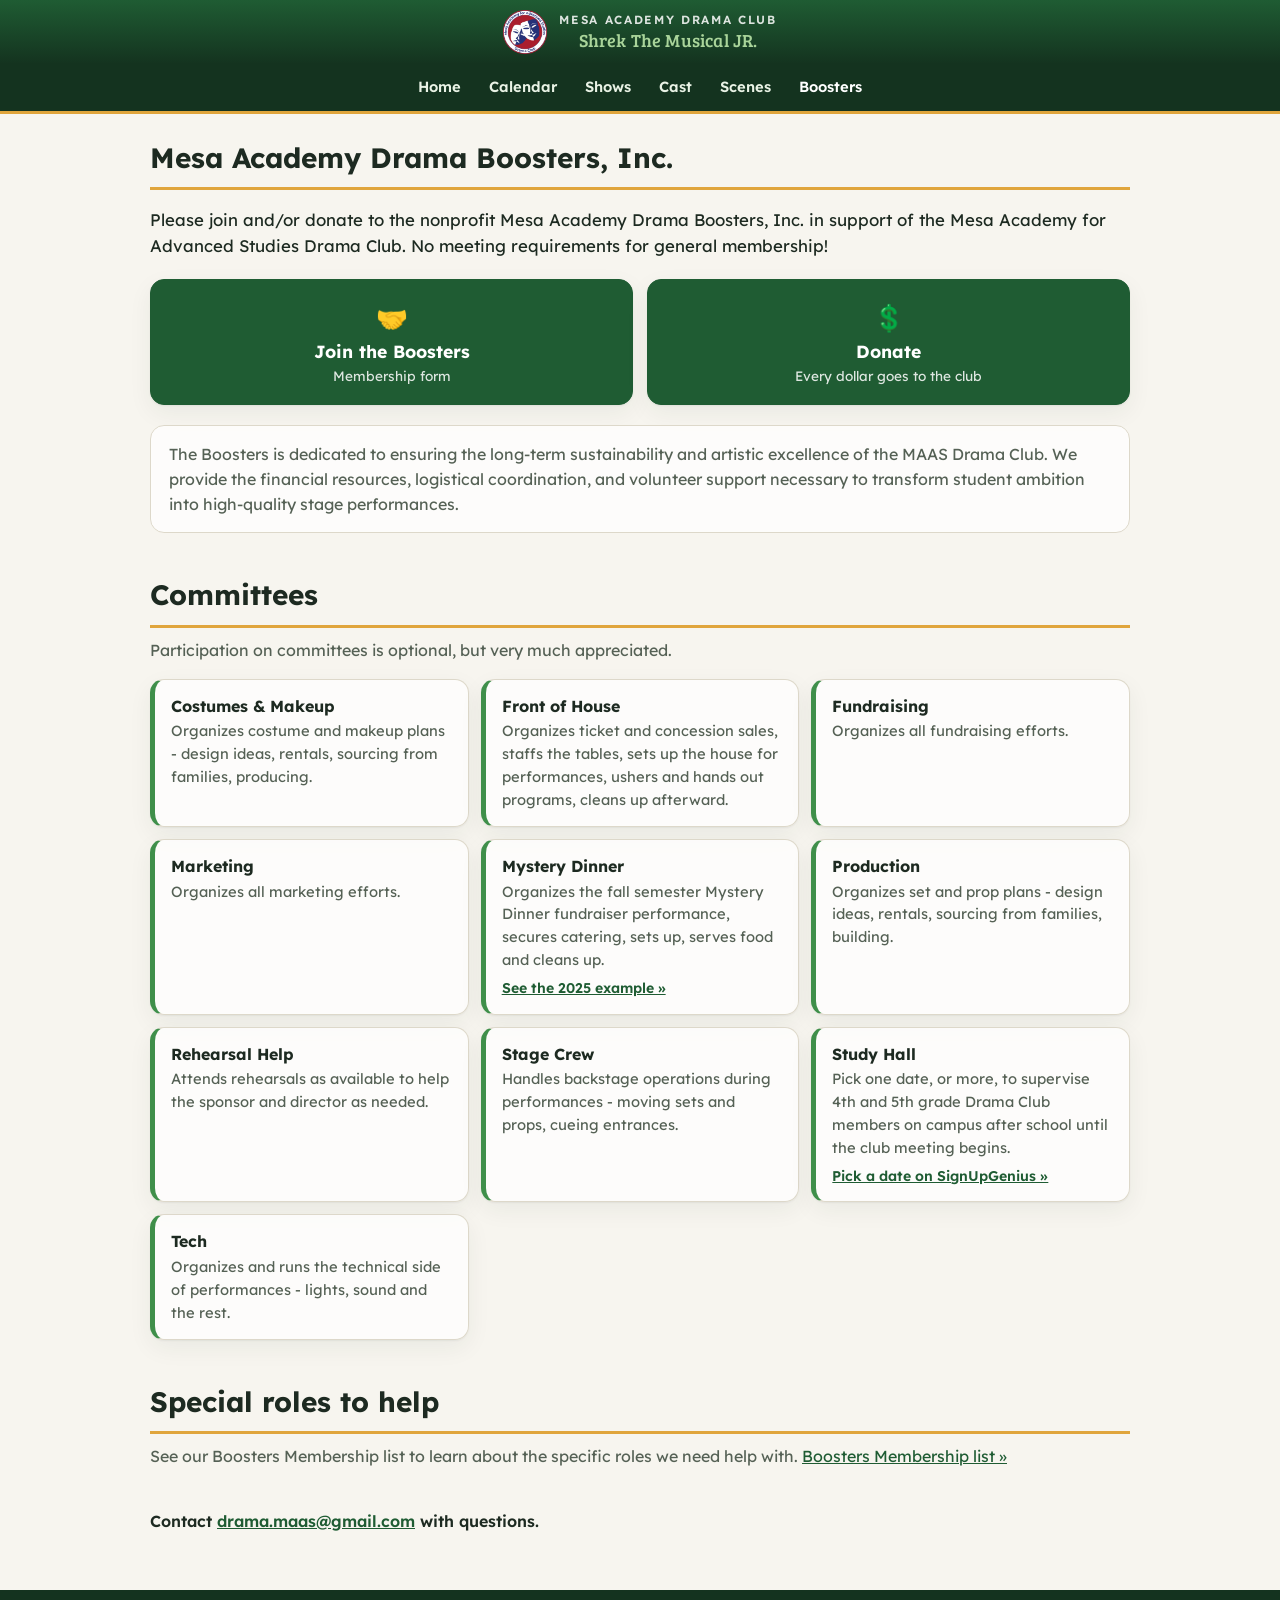
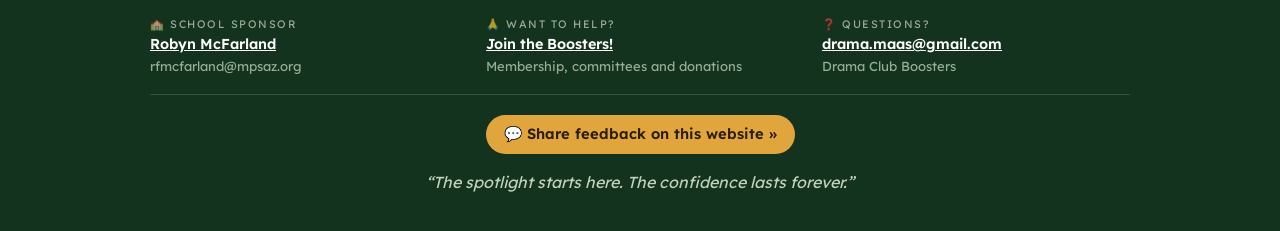
==== boosters.html @ c9f5df0e "One ticket panel, and let the character lead the cast list The red panel and the Tickets section wer" ====
<!DOCTYPE html>
<html lang="en">
<head>
<meta charset="utf-8">
<meta name="viewport" content="width=device-width, initial-scale=1">
<title>Boosters - Mesa Academy Drama Club</title>
<meta name="description" content="Join or donate to Mesa Academy Drama Boosters, Inc., and see the committees that keep the Drama Club running.">
<link rel="icon" href="assets/img/drama-club-logo.png">
<link rel="preconnect" href="https://fonts.googleapis.com">
<link rel="preconnect" href="https://fonts.gstatic.com" crossorigin>
<link href="https://fonts.googleapis.com/css2?family=Lexend:wght@400;600;700&family=Bree+Serif&display=swap" rel="stylesheet">
<link rel="stylesheet" href="assets/css/site.css?v=73">
</head>
<body>

<a class="skip" href="#main">Skip to content</a>

<header class="masthead is-compact">
  <a class="brand" href="index.html">
    <img class="logo-club" src="assets/img/drama-club-logo.png" alt="">
    <span class="brand-text">
      <span class="school" data-site="school">Mesa Academy Drama Club</span>
      <span class="show" data-site="showTitle">Shrek The Musical JR.</span>
    </span>
  </a>
</header>

<nav class="nav">
  <div class="wrap">
    <a href="index.html">Home</a>
    <a href="calendar.html">Calendar</a>
    <a href="performances.html">Shows</a>
    <a href="cast.html">Cast</a>
    <a href="scenes.html">Scenes</a>
    <a href="boosters.html" aria-current="page">Boosters</a>
  </div>
</nav>

<main id="main" class="wrap">
  <h1 class="sr-only">Join the Boosters</h1>
  <section id="boosters"></section>

</main>

<footer class="site">
  <div class="wrap">
    <div class="contact-strip" id="contacts"></div>
    <p id="footer-note"></p>
  </div>
</footer>

<script src="assets/js/site.js?v=73"></script>
</body>
</html>
---- assets/css/site.css ----
/* ==========================================================================
   Mesa Academy Drama Club - site styles
   You normally do not need to edit this file. Content lives in /data/*.json
   ========================================================================== */

:root {
  --green-900: #14331f;
  --green-700: #1f5c33;
  --green-500: #3f8f4a;
  --green-300: #8fc87a;
  --gold: #e0a53c;
  --gold-soft: #fdf1d8;
  --pink: #d4436e;
  --pink-soft: #fde7ee;
  --plum: #6b3f8f;
  --plum-soft: #efe6f7;

  --bg: #f7f5ef;
  --bg-raised: #ffffff;
  --bg-sunken: #efece3;
  --ink: #1d2a21;
  --ink-soft: #556155;
  --line: #ddd8ca;

  --radius: 14px;
  --shadow: 0 1px 2px rgba(20, 51, 31, .06), 0 8px 24px rgba(20, 51, 31, .06);
  --wrap: 1020px;
  --navh: 50px;   /* height of the sticky nav bar; sticky headers park below it */
  --art-inset: 28px;        /* how far the house is held in from the content column */
  --art-inset-wide: 60px;   /* the outhouse, Fiona's tower and the Duloc towers */
  --show-green: #a9d49a;   /* the show title in the slim header */
  --font: "Lexend", ui-sans-serif, system-ui, "Segoe UI", Roboto, Helvetica, Arial, sans-serif;

  color-scheme: light;
}

@media (prefers-color-scheme: dark) {
  :root:not([data-theme="light"]) {
    --bg: #12180f;
    --bg-raised: #1b2318;
    --bg-sunken: #161d14;
    --ink: #eef2e8;
    --ink-soft: #a9b5a4;
    --line: #2e3a2b;
    --pink-soft: #3a1b26;
    --gold-soft: #3a2f14;
    --plum-soft: #2c2038;
    --green-300: #9ed48c;
    color-scheme: dark;
  }
}

:root[data-theme="dark"] {
  --bg: #12180f;
  --bg-raised: #1b2318;
  --bg-sunken: #161d14;
  --ink: #eef2e8;
  --ink-soft: #a9b5a4;
  --line: #2e3a2b;
  --pink-soft: #3a1b26;
  --gold-soft: #3a2f14;
  --plum-soft: #2c2038;
  --green-300: #9ed48c;
  color-scheme: dark;
}

* { box-sizing: border-box; }

body {
  margin: 0;
  background: var(--bg);
  color: var(--ink);
  font-family: var(--font);
  font-size: 16px;
  line-height: 1.55;
  -webkit-font-smoothing: antialiased;
}

a { color: var(--green-700); }
@media (prefers-color-scheme: dark) {
  :root:not([data-theme="light"]) a { color: var(--green-300); }
}
:root[data-theme="dark"] a { color: var(--green-300); }

.wrap { width: 100%; max-width: var(--wrap); margin: 0 auto; padding: 0 20px; }

/* ---------- Banner ---------- */
.banner {
  background: var(--gold);
  color: #2a1d00;
  text-align: center;
  font-weight: 600;
  font-size: .95rem;
  padding: 10px 20px;
}

/* ---------- Header ---------- */
.masthead {
  background: linear-gradient(180deg, var(--green-700), var(--green-900));
  color: #fff;
  text-align: center;
  padding: 24px 20px 16px;
}
.masthead a { color: #fff; }
.masthead .school {
  font-size: clamp(1rem, 2.6vw, 1.3rem);
  letter-spacing: .14em;
  text-transform: uppercase;
  margin: 14px 0 2px;
  font-weight: 600;
}
.masthead .presents {
  font-size: .85rem; letter-spacing: .2em; text-transform: uppercase;
  opacity: .8; margin: 0 0 14px;
}
.masthead .season {
  font-size: .85rem; letter-spacing: .18em; text-transform: uppercase;
  opacity: .85; margin: 8px 0 0;
}
.masthead h1 {
  font-size: clamp(1.6rem, 5vw, 2.4rem);
  margin: 0;
  line-height: 1.15;
}
.logo-club { width: 120px; height: auto; }
.logo-show { width: min(420px, 80%); height: auto; margin: 6px auto 0; display: block; }

/* Every page but the home page wears a slim version of the header. */
.masthead.is-compact { padding: 10px 20px; }
.masthead.is-compact .brand {
  display: flex; align-items: center; justify-content: center; gap: 12px;
  text-decoration: none; color: #fff;
}
.masthead.is-compact .logo-club { width: 44px; }
.masthead.is-compact .brand-text { display: flex; flex-direction: column; line-height: 1.25; }
.masthead.is-compact .school {
  font-size: .74rem; letter-spacing: .14em; text-transform: uppercase;
  opacity: .85; margin: 0; font-weight: 600;
}
.masthead.is-compact .show {
  font-family: "Bree Serif", Georgia, serif;
  font-size: 1.15rem; font-weight: 400; letter-spacing: .01em;
  color: var(--show-green);
}
@media (max-width: 480px) {
  .masthead.is-compact .school { font-size: .62rem; letter-spacing: .1em; }
  .masthead.is-compact .show { font-size: 1.02rem; }
}

/* ---------- Nav ---------- */
.nav {
  background: var(--green-900);
  border-bottom: 3px solid var(--gold);
  position: sticky; top: 0; z-index: 30;
}
.nav .wrap {
  display: flex; gap: 2px; flex-wrap: nowrap; justify-content: safe center;
  padding: 0 8px; overflow-x: auto; scrollbar-width: none;
}
.nav .wrap::-webkit-scrollbar { display: none; }
.nav a {
  color: #e9f2e5; text-decoration: none; white-space: nowrap;
  padding: 12px 13px; font-size: .92rem; font-weight: 600;
  border-bottom: 3px solid transparent; margin-bottom: -3px;
}
@media (max-width: 480px) {
  .nav .wrap { gap: 0; padding: 0 4px; }
  .nav a { padding: 12px 7px; font-size: .82rem; }
}
@media (max-width: 760px) {
  :root { --art-inset: 14px; --art-inset-wide: 24px; }
}
.nav a:hover { color: #fff; border-bottom-color: var(--green-300); }
.nav a[aria-current="page"] { color: #fff; border-bottom-color: var(--gold); }

/* ---------- Contact strip ---------- */
/* Contacts sit quietly in the footer on every page. */
.contact-strip {
  display: grid; gap: 10px 28px; grid-template-columns: repeat(auto-fit, minmax(200px, 1fr));
  margin: 0 0 20px; padding-bottom: 18px;
  border-bottom: 1px solid rgba(255, 255, 255, .14);
  text-align: left;
}
.contact-card .label {
  font-size: .68rem; letter-spacing: .14em; text-transform: uppercase;
  opacity: .7; margin-bottom: 1px;
}
.contact-card .value { font-weight: 600; word-break: break-word; }
.contact-card .detail { opacity: .7; font-size: .82rem; word-break: break-word; }

/* ---------- Sections ---------- */
section { margin: 40px 0; scroll-margin-top: 70px; }
main > section:first-of-type, main > div:first-of-type > section:first-of-type { margin-top: 22px; }
main > div:first-of-type > .jump-bar { margin-top: 18px; }
h2 {
  font-size: clamp(1.3rem, 3.4vw, 1.75rem);
  margin: 0 0 6px;
  padding-bottom: 8px;
  border-bottom: 3px solid var(--gold);
}
h3 {
  font-size: .78rem; letter-spacing: .16em; text-transform: uppercase;
  color: var(--ink-soft); margin: 26px 0 10px;
}
.section-intro { color: var(--ink-soft); margin: 10px 0 0; }
p.lead { font-size: 1.05rem; }

/* ---------- Announcements ---------- */
.announce-grid {
  display: grid; gap: 14px; grid-template-columns: repeat(auto-fit, minmax(260px, 1fr));
  margin-top: 18px;
}
.announce {
  background: var(--bg-raised); border: 1px solid var(--line);
  border-left: 5px solid var(--green-500);
  border-radius: var(--radius); padding: 16px 18px; box-shadow: var(--shadow);
}
.announce .when {
  font-size: .72rem; letter-spacing: .14em; text-transform: uppercase;
  color: var(--pink); font-weight: 700;
}
.announce .title { font-weight: 700; font-size: 1.05rem; margin-top: 2px; }
.announce .detail { color: var(--ink-soft); font-size: .95rem; }
.announce .detail strong { color: var(--ink); font-variant-numeric: tabular-nums; }
.announce .more { display: inline-block; margin-top: 8px; font-size: .88rem; font-weight: 600; }
.announce.is-show { border-left-color: var(--pink); }
.announce.is-next { border-left-color: var(--gold); background: var(--gold-soft); }

/* ---------- Links ---------- */
.link-grid {
  display: grid; gap: 14px; grid-template-columns: repeat(auto-fit, minmax(280px, 1fr));
}
.link-card {
  display: block; text-decoration: none; color: inherit;
  background: var(--bg-raised); border: 1px solid var(--line);
  border-radius: var(--radius); padding: 16px 18px; box-shadow: var(--shadow);
  transition: transform .12s ease, border-color .12s ease;
}
.link-card:hover { transform: translateY(-2px); border-color: var(--green-500); }
.link-card .title { font-weight: 700; }
.link-card .title .arrow { color: var(--green-500); }
.link-card .note { color: var(--ink-soft); font-size: .9rem; margin-top: 2px; }

/* ---------- Calendar ---------- */
.jump-bar { margin: 20px 0 0; display: flex; flex-wrap: wrap; align-items: center; gap: 10px 14px; }
.cast-picker { display: inline-flex; align-items: center; gap: 8px; flex-wrap: wrap; }
.cast-picker-label { font-weight: 600; font-size: .9rem; }
.cast-picker select {
  font: inherit; font-size: .92rem; color: var(--ink);
  background: var(--bg-raised); border: 1px solid var(--line); border-radius: 999px;
  padding: 8px 14px; min-width: 210px; max-width: 100%;
}
.cast-picker select:focus-visible { outline: 3px solid var(--gold); outline-offset: 2px; }
.jump {
  font: inherit; font-size: .9rem; font-weight: 700; cursor: pointer;
  background: var(--gold); color: #2a1d00;
  border: 1px solid var(--gold); border-radius: 999px; padding: 9px 18px;
}
.jump:hover { filter: brightness(1.06); }
.jump:focus-visible { outline: 3px solid var(--green-500); outline-offset: 2px; }
details.month { margin: 26px 0 0; }
.month-label {
  position: sticky; top: var(--navh); z-index: 5;
  background: var(--bg); cursor: pointer; list-style: none;
  display: flex; align-items: baseline; gap: 10px;
  font-size: .8rem; letter-spacing: .18em; text-transform: uppercase;
  color: var(--ink-soft); font-weight: 700;
  padding: 8px 0 6px; border-bottom: 2px solid var(--line);
}
.month-label::-webkit-details-marker { display: none; }
.month-label::before {
  content: "\25be"; font-size: 1rem; line-height: 1;
  transition: transform .15s ease; color: var(--green-500);
}
details.month:not([open]) > .month-label::before { transform: rotate(-90deg); }
.month-label:hover { color: var(--ink); }
.month-label:focus-visible { outline: 3px solid var(--gold); outline-offset: 2px; }
.month-count {
  margin-left: auto; letter-spacing: .08em; font-weight: 600; text-transform: none;
  font-size: .78rem; opacity: .8;
}
details.month.is-done > .month-label { opacity: .65; }
.events { display: grid; gap: 10px; padding-top: 10px; }
/* An explicit display on a details child would otherwise defeat the collapse. */
details.month:not([open]) > .events { display: none; }

.event {
  /* Clears the sticky nav and the sticky month heading when jumped to. */
  scroll-margin-top: calc(var(--navh) + 46px);
  display: grid; grid-template-columns: 92px 1fr;
  background: var(--bg-raised); border: 1px solid var(--line);
  border-radius: var(--radius); overflow: hidden;
  box-shadow: var(--shadow);
}
.event .date {
  background: var(--bg-sunken); padding: 12px 8px; text-align: center;
  border-right: 1px solid var(--line);
  display: flex; flex-direction: column; justify-content: center;
}
.event .date .mon {
  font-size: .7rem; letter-spacing: .14em; text-transform: uppercase;
  color: var(--ink-soft); font-weight: 700;
}
.event .date .num { font-size: 1.6rem; font-weight: 700; line-height: 1.1; }
.event .date .wd {
  font-size: .7rem; letter-spacing: .1em; text-transform: uppercase; color: var(--ink-soft);
}
.event .body { padding: 12px 16px; min-width: 0; }
.event .head { display: flex; flex-wrap: wrap; align-items: baseline; gap: 8px; }
.event .head .title { font-weight: 700; font-size: 1.05rem; }
.event .event-link { font-size: .9rem; margin-top: 2px; }
/* Extra lines from the Title cell: quieter than the title, and plainer than the
   times and the bulleted notes below them. */
.event .subtitle {
  margin-top: 3px; font-size: .92rem; line-height: 1.35;
  color: var(--ink-soft); font-style: italic;
}
.event .subtitle + .subtitle { margin-top: 1px; }

.blocks {
  display: grid; grid-template-columns: max-content 1fr; gap: 2px 14px;
  margin-top: 8px;
}
.blocks .btime {
  font-weight: 600; font-variant-numeric: tabular-nums; white-space: nowrap;
  color: var(--ink);
}
.blocks .bwhat { color: var(--ink-soft); }

.notes { margin-top: 6px; font-size: .93rem; color: var(--ink-soft); }
.notes ul { margin: 2px 0 0; padding-left: 20px; }
.notes li + li { margin-top: 2px; }
.notes-time {
  margin-top: 8px; font-weight: 600; color: var(--ink);
  font-size: .85rem; font-variant-numeric: tabular-nums;
}
.cast-needed { margin-top: 8px; font-size: .9rem; color: var(--ink-soft); }
.cast-needed-label { margin-right: 8px; }
/* Loading placeholders: grey bars in the shape of the cards, with a soft
   shimmer, shown until the Google Sheet content arrives. */
.sk-bar {
  display: block; height: .8rem; max-width: 100%; margin: 8px 0 0; border-radius: 6px;
  background: linear-gradient(90deg, var(--bg-sunken) 0%, var(--line) 50%, var(--bg-sunken) 100%);
  background-size: 200% 100%; animation: sk-shimmer 1.4s ease-in-out infinite;
}
.sk-bar:first-child { margin-top: 0; }
.sk-bar.sk-small { height: .6rem; }
.sk-bar.sk-big { height: 1.5rem; margin: 6px auto; }
.sk-bar.sk-title { height: 1.05rem; margin-top: 6px; }
.sk-bar.sk-h2 { height: 1.6rem; margin: 26px 0 0; }
.sk-bar.sk-h3 { height: 1.1rem; margin: 26px 0 0; }
.sk-bar.sk-pill { height: 2.3rem; border-radius: 999px; margin: 0; }
.sk-bar.sk-grow { flex: 1 1 240px; }
.skeleton .event .date .sk-bar { margin-left: auto; margin-right: auto; }
.skeleton .events .event { min-height: 96px; }
.sk-rows { display: grid; gap: 8px; margin-top: 12px; }
.sk-row {
  display: flex; align-items: center; gap: 18px; padding: 14px 18px;
  background: var(--bg-raised); border: 1px solid var(--line); border-radius: var(--radius);
}
.sk-row .sk-bar { margin: 0; }
@keyframes sk-shimmer { from { background-position: 100% 0; } to { background-position: -100% 0; } }
@media (prefers-reduced-motion: reduce) { .sk-bar { animation: none; } }
@media (max-width: 560px) {
  .skeleton .event .date .sk-bar { margin: 0; }
  .skeleton .event .date .sk-big { height: 1.1rem; }
}

.backup-note {
  margin: 18px 0 0; padding: 10px 14px; border-radius: 10px;
  background: var(--gold-soft); border: 1px solid var(--gold); color: var(--ink); font-size: .9rem;
}
.cast-names { display: inline; }
/* Each name shows its role on hover, or on tap, since a tap focuses it. */
.cast-name {
  position: relative; display: inline-block; margin: 2px 4px 0 0;
  padding: 1px 8px; border-radius: 999px; cursor: help;
  background: var(--bg-sunken); border: 1px solid var(--line); color: var(--ink);
  font-size: .84rem; line-height: 1.5;
}
.cast-name:focus-visible { outline: 2px solid var(--gold); outline-offset: 1px; }
.cast-name[data-role]:hover::after,
.cast-name[data-role]:focus::after {
  content: attr(data-role);
  position: absolute; left: 50%; bottom: calc(100% + 6px); transform: translateX(-50%);
  z-index: 20; white-space: nowrap; pointer-events: none;
  background: var(--green-900); color: #fff; border-radius: 6px;
  padding: 4px 9px; font-size: .78rem; font-weight: 600;
  box-shadow: 0 4px 12px rgba(0, 0, 0, .25);
}
/* The student picked in "Show rehearsals for": a brighter ring so they can spot themselves. */
.cast-name.is-picked {
  border-color: var(--green-500); font-weight: 700;
  box-shadow: 0 0 0 2px color-mix(in srgb, var(--green-500) 45%, transparent);
}
.cast-name.is-unmatched { cursor: default; border-style: dashed; color: var(--ink-soft); font-style: italic; }
@media (max-width: 560px) {
  /* Centred labels would run off the edge of a narrow screen; start them at the name instead. */
  .cast-name[data-role]:hover::after,
  .cast-name[data-role]:focus::after {
    left: 0; transform: none; white-space: normal; width: max-content; max-width: 70vw;
  }
}
/* Cards clip their contents for the rounded corners; let a name's role label
   rise above the card edge instead of being cut off. */
.event:has(.cast-name:hover), .event:has(.cast-name:focus) { overflow: visible; z-index: 3; }
.cast-needed-label { font-weight: 600; color: var(--ink); }

/* Picking a name on the calendar: say whether they are called, and fade the
   rehearsals they can skip. */
.call-note {
  display: inline-block; margin-top: 6px;
  font-size: .8rem; font-weight: 700; border-radius: 999px; padding: 3px 12px;
}
/* The display above would otherwise beat the browser's rule for hidden elements,
   leaving the badge on screen after switching back to Everyone. */
.call-note[hidden] { display: none; }
.call-note.is-yes { background: var(--green-500); color: #fff; }
.call-note.is-no { background: var(--bg-sunken); color: var(--ink); border: 1px solid var(--line); }
.call-note.is-study { background: var(--gold-soft); color: var(--ink); border: 1px solid var(--gold); }
.call-note.is-unposted { background: transparent; color: var(--ink-soft); border: 1px dashed var(--line); }
.event.is-not-called { opacity: .45; }
.event.is-not-called .call-note { opacity: 1; }
.event.is-called { border-color: var(--green-500); }

.study {
  margin-top: 10px; padding-top: 8px;
  border-top: 1px dashed var(--line);
  font-size: .88rem; color: var(--ink-soft);
  display: flex; flex-wrap: wrap; align-items: center; gap: 8px;
}
.study-label { font-weight: 600; }
.study-name { color: var(--ink); }
/* A date still waiting for a parent: say so in pink, with a sign-up button beside it. */
.study-open { color: var(--pink); font-weight: 700; }
.study-link {
  text-decoration: none; font-weight: 700; font-size: .82rem;
  background: var(--green-500); color: #fff !important;
  border-radius: 999px; padding: 3px 12px;
}
.study-link:hover { background: var(--green-700); }
.study-note { flex-basis: 100%; }

.badge {
  display: inline-block; background: var(--pink); color: #fff;
  font-size: .66rem; letter-spacing: .12em; text-transform: uppercase;
  border-radius: 999px; padding: 3px 10px; font-weight: 700;
}
.badge.next { background: var(--gold); color: #2a1d00; }

.event.is-show { border-color: var(--pink); }
.event.is-show .date { background: var(--pink-soft); border-right-color: var(--pink); }
.event.is-past { opacity: .5; }
.event.is-next { border-color: var(--gold); box-shadow: 0 0 0 3px var(--gold-soft), var(--shadow); }

@media (max-width: 560px) {
  .event { grid-template-columns: 1fr; }
  .event .date {
    flex-direction: row; gap: 8px; align-items: baseline; justify-content: flex-start;
    text-align: left; padding: 8px 16px;
    border-right: none; border-bottom: 1px solid var(--line);
  }
  .event .date .num { font-size: 1.15rem; }
  .blocks { grid-template-columns: 1fr; gap: 0; }
  .blocks .bwhat { margin-bottom: 6px; }

}

/* ---------- Checklist ---------- */
.checklist { list-style: none; padding: 0; margin: 16px 0 0; }
.checklist li {
  background: var(--bg-raised); border: 1px solid var(--line);
  border-left: 5px solid var(--gold);
  border-radius: 10px; padding: 10px 14px; margin-bottom: 8px;
  color: var(--ink-soft); font-size: .95rem;
}

/* ---------- Cast page ---------- */

/* Wide screens: the banner hangs to the right of the proclamation.
   Phones: his initial goes behind the text instead, since a tall banner
   would push the reading column into a sliver. */
.cast-head {
  display: grid; grid-template-columns: 1fr auto; gap: 8px 28px;
  align-items: start; margin-bottom: 8px;
}
.cast-intro { position: relative; min-width: 0; }
.cast-intro p { position: relative; z-index: 1; }
.cast-intro p:first-of-type { margin-top: 0; }

.cast-banner {
  width: 132px; height: auto; align-self: start;
  filter: drop-shadow(0 6px 16px rgba(0, 0, 0, .25));
}

.cast-watermark { display: none; }
.cast-watermark svg {
  width: 100%; height: 100%; display: block;
}

@media (max-width: 760px) {
  .cast-head { display: block; }
  .cast-banner { display: none; }
  .cast-watermark {
    display: block; position: absolute; z-index: 0;
    top: 50%; left: 50%; transform: translate(-50%, -50%);
    height: 92%; width: auto; aspect-ratio: 338 / 773;
    color: var(--ink); opacity: .12; pointer-events: none;
  }
}
.legend { display: flex; flex-wrap: wrap; gap: 10px 18px; margin: 18px 0 4px; }
.legend-item { display: flex; align-items: center; gap: 8px; font-size: .85rem; color: var(--ink-soft); }

.track {
  display: inline-block; border-radius: 999px; padding: 2px 10px;
  font-size: .72rem; font-weight: 700; letter-spacing: .06em; white-space: nowrap;
  border: 1px solid transparent;
}
.track-castle { background: var(--plum-soft); color: var(--plum); border-color: var(--plum); }
.track-storybook { background: var(--pink-soft); color: var(--pink); border-color: var(--pink); }
.track-both { background: var(--bg-sunken); color: var(--ink-soft); border-color: var(--line); }
.track-tbd { background: var(--gold-soft); color: #8a6110; border-color: var(--gold); }
@media (prefers-color-scheme: dark) {
  :root:not([data-theme="light"]) .track-castle { color: #d4b6ef; }
  :root:not([data-theme="light"]) .track-storybook { color: #f7a5be; }
  :root:not([data-theme="light"]) .track-tbd { color: #e8c67e; }
}

.search-row { margin: 14px 0 10px; display: flex; gap: 10px; flex-wrap: wrap; align-items: center; }
.search-row input {
  flex: 1 1 240px; padding: 11px 14px; font: inherit;
  border: 1px solid var(--line); border-radius: 999px;
  background: var(--bg-raised); color: var(--ink);
}
.search-row .count { color: var(--ink-soft); font-size: .9rem; }
.filter-note { color: var(--ink-soft); font-size: .9rem; margin: 0 0 12px; }
.filters { display: flex; gap: 6px; flex-wrap: wrap; }
.filter {
  font: inherit; font-size: .85rem; font-weight: 600; cursor: pointer;
  background: var(--bg-raised); color: var(--ink);
  border: 1px solid var(--line); border-radius: 999px; padding: 8px 14px;
}
.filter:hover { border-color: var(--green-500); box-shadow: 0 0 0 3px var(--bg-sunken); }
.filter.is-on { background: var(--green-700); border-color: var(--green-700); color: #fff; }

/* Each track button wears its own colour: a ring on hover, filled once chosen. */
.filter-castle:hover { border-color: var(--plum); box-shadow: 0 0 0 3px var(--plum-soft); }
.filter-castle.is-on { background: var(--plum); border-color: var(--plum); color: #fff; }
.filter-storybook:hover { border-color: var(--pink); box-shadow: 0 0 0 3px var(--pink-soft); }
.filter-storybook.is-on { background: var(--pink); border-color: var(--pink); color: #fff; }

/* No overflow here: a scroll container would trap the sticky header inside the
   table instead of parking it under the navigation bar. */
.table-scroll { border: 1px solid var(--line); border-radius: var(--radius); }
/* Round off the table's own corners inside that border. overflow: clip trims the
   square cell backgrounds without creating a scroll container. */
@media (min-width: 761px) {
  .table-scroll { overflow: clip; }
}
/* Fixed column widths, so searching or filtering does not re-measure the columns
   and squeeze a role like "Storyteller 3" onto two lines. */
table.cast {
  width: 100%; border-collapse: separate; border-spacing: 0;
  background: var(--bg-raised); table-layout: fixed;
}
table.cast th:nth-child(1) { width: 13rem; }
table.cast th:nth-child(2) { width: 17rem; }
table.cast th:nth-child(3) { width: auto; }
table.cast th {
  position: sticky; top: var(--navh); z-index: 10;
  text-align: left; background: var(--green-700); color: #fff;
  font-size: .76rem; letter-spacing: .12em; text-transform: uppercase;
  padding: 11px 14px; white-space: nowrap;
  box-shadow: 0 2px 6px rgba(0, 0, 0, .25);
}
table.cast th:first-child { border-top-left-radius: var(--radius); }
table.cast th:last-child { border-top-right-radius: var(--radius); }
table.cast td { padding: 10px 14px; vertical-align: top; }
table.cast tbody.member > tr.first > td { border-top: 2px solid var(--line); }
table.cast tbody.member > tr.more > td { border-top: 1px dashed var(--line); }
table.cast td.actor {
  font-weight: 700; white-space: nowrap;
  border-right: 1px solid var(--line);
}
table.cast td.actor .actor-name { display: block; }
table.cast td.actor a.actor-name {
  color: inherit; text-decoration: underline dotted;
  text-decoration-color: var(--ink-soft); text-underline-offset: 3px;
}
table.cast td.actor a.actor-name:hover,
table.cast td.actor a.actor-name:focus-visible { color: var(--green-700); text-decoration: underline; }
:root[data-theme="dark"] table.cast td.actor a.actor-name:hover { color: var(--green-300); }
@media (prefers-color-scheme: dark) {
  :root:not([data-theme="light"]) table.cast td.actor a.actor-name:hover { color: var(--green-300); }
}
table.cast td.actor .actor-count {
  display: block; font-weight: 600; font-size: .72rem;
  letter-spacing: .08em; text-transform: uppercase; color: var(--ink-soft);
}
table.cast td.role { font-weight: 700; color: var(--green-700); }
@media (prefers-color-scheme: dark) {
  :root:not([data-theme="light"]) table.cast td.role { color: var(--green-300); }
}
:root[data-theme="dark"] table.cast td.role { color: var(--green-300); }
/* One line per role, with its track pill beside it. */
table.cast .role-line { display: flex; flex-wrap: wrap; align-items: center; gap: 4px 8px; }
table.cast .role-line + .role-line { margin-top: 8px; }

/* By role: a heading row per group of roles, and the role name leads each row. */
.cast-views { margin: 4px 0 12px; }
.table-scroll[hidden] { display: none; }
table.cast tbody.roster-group th {
  position: static; box-shadow: none; border-radius: 0;
  text-align: left; padding: 16px 14px 6px; font-size: .74rem; letter-spacing: .12em;
  text-transform: uppercase; color: var(--ink-soft); background: var(--bg);
}
table.cast tbody.roster-group[hidden] { display: none; }
table.cast.by-role td.role-title { font-size: 1.02rem; border-right: 1px solid var(--line); }
table.cast.by-role td.actors .actor-name { font-weight: 600; }
table.cast.by-role td.actors a.actor-name {
  color: inherit; text-decoration: underline dotted;
  text-decoration-color: var(--ink-soft); text-underline-offset: 3px;
}

/* Scenes & songs: a scene list per track that opens into the songs. */
table.cast td.scenes-cell { font-size: .93rem; }
.my-scenes-box + .my-scenes-box { margin-top: 8px; }
.my-scenes-box summary { cursor: pointer; color: var(--ink); }
.my-scenes-box summary .track { font-size: .68rem; vertical-align: 1px; }
.my-scenes-box summary .scene-nums { display: block; font-size: .8rem; color: var(--ink-soft); margin-top: 2px; }
ol.my-scenes { list-style: none; margin: 10px 0 0; padding: 0; display: grid; gap: 10px; }
ol.my-scenes > li { border-top: 1px dashed var(--line); padding-top: 8px; }
.my-scene-head { display: flex; flex-wrap: wrap; align-items: baseline; gap: 2px 10px; }
.my-scene-name { font-weight: 700; color: var(--ink); }
.my-scene-head small { color: var(--ink-soft); }

/* Meet the characters: one card per role. */
.cast-list-head { margin-top: 28px; }
.characters { margin-top: 36px; }
.characters h3 { margin: 22px 0 10px; }
.character-grid { display: grid; gap: 12px; grid-template-columns: repeat(auto-fill, minmax(260px, 1fr)); }
.character {
  background: var(--bg-raised); border: 1px solid var(--line); border-top: 4px solid var(--green-500);
  border-radius: var(--radius); padding: 14px 16px; box-shadow: var(--shadow);
}
.character-head { display: flex; align-items: center; gap: 10px; }
.character-icon {
  flex: none; width: 38px; height: 38px; border-radius: 50%;
  display: grid; place-items: center; font-size: 1.25rem; background: var(--bg-sunken);
}
.character-name { display: block; font-family: "Bree Serif", Georgia, serif; font-size: 1.12rem; line-height: 1.2; color: var(--green-700); }
:root[data-theme="dark"] .character-name { color: var(--green-300); }
@media (prefers-color-scheme: dark) { :root:not([data-theme="light"]) .character-name { color: var(--green-300); } }
.character-tags { display: flex; flex-wrap: wrap; gap: 6px 12px; margin-top: 6px; font-size: .85rem; font-weight: 600; }
.character-who { display: inline-flex; align-items: center; gap: 6px; white-space: nowrap; }
.character-who .track { font-size: .66rem; }
.character-who small { font-weight: 400; color: var(--ink-soft); font-size: .78rem; }
.character-desc strong { color: var(--ink); font-weight: 600; }
.character-desc { margin: 8px 0 0; color: var(--ink-soft); font-size: .93rem; }
table.cast tbody.member:nth-of-type(even) > tr > td {
  background: color-mix(in srgb, var(--bg-sunken) 55%, transparent);
}
/* Filtered-out people. The phone layout sets display on the group, which would
   otherwise beat the browser's own rule for hidden elements. */
table.cast tbody.member[hidden] { display: none; }

/* On a phone the table becomes one card per person: name across the top, then a
   line per role with its track pill, and the description underneath. Every cell
   border from the desktop table has to be cancelled here, or its stub shows up
   under an inline-block cell. */
@media (max-width: 760px) {
  .table-scroll { border: none; border-radius: 0; }
  table.cast { background: transparent; }
  table.cast, table.cast tbody, table.cast tr, table.cast td { display: block; width: 100%; }
  table.cast thead { display: none; }

  table.cast tbody.member {
    background: var(--bg-raised);
    border: 1px solid var(--line); border-radius: var(--radius);
    box-shadow: var(--shadow);
    padding: 14px 16px 16px; margin-bottom: 12px;
  }
  table.cast tbody.member:nth-of-type(even) > tr > td,
  table.cast tbody.member > tr > td { background: transparent; }

  /* No borders on any cell; the dividers below live on the rows instead. */
  table.cast tbody.member > tr > td,
  table.cast tbody.member > tr.first > td,
  table.cast tbody.member > tr.more > td {
    border: 0; padding: 0;
  }

  table.cast tbody.member > tr.more {
    margin-top: 14px; padding-top: 14px; border-top: 1px solid var(--line);
  }

  table.cast td.actor {
    white-space: normal; font-size: 1.2rem; font-weight: 700; line-height: 1.3;
    padding-bottom: 10px; margin-bottom: 12px;
    border-bottom: 2px solid var(--line);
  }
  table.cast td.actor .actor-count { display: none; }

  table.cast td.role { font-size: .95rem; font-weight: 700; letter-spacing: .02em; }
  table.cast tbody.roster-group { display: block; }
  table.cast tbody.roster-group th { display: block; padding: 14px 2px 6px; background: transparent; }
  table.cast.by-role tbody.member > tr.first > td.role-title {
    font-size: 1.2rem; line-height: 1.3; padding-bottom: 10px; margin-bottom: 12px;
    border-bottom: 2px solid var(--line);
  }
  table.cast tbody.member > tr.first > td.scenes-cell { margin-top: 12px; padding-top: 12px; border-top: 1px solid var(--line); }
}

.name-pills { list-style: none; display: flex; flex-wrap: wrap; gap: 8px; padding: 0; margin: 12px 0 0; }
.name-pills li {
  background: var(--bg-raised); border: 1px solid var(--line);
  border-radius: 999px; padding: 6px 14px; font-size: .92rem;
}

.note-box {
  background: var(--bg-raised); border: 1px solid var(--line);
  border-radius: var(--radius); padding: 16px 18px; margin-top: 16px;
  color: var(--ink-soft);
}
.note-box p { margin: 0 0 8px; }
.note-box p:last-child { margin-bottom: 0; }

/* ---------- Boosters page ---------- */
.cta-row { display: grid; gap: 14px; grid-template-columns: repeat(auto-fit, minmax(240px, 1fr)); margin: 20px 0; }
.cta {
  display: block; text-decoration: none; text-align: center;
  background: var(--green-700); color: #fff !important;
  border: 1px solid var(--green-700); border-radius: var(--radius);
  padding: 18px; box-shadow: var(--shadow);
  transition: transform .12s ease;
}
.cta:hover { transform: translateY(-2px); background: var(--green-500); }
.cta-icon { display: block; font-size: 1.6rem; }
.cta-label { display: block; font-weight: 700; font-size: 1.1rem; }
.cta-note { display: block; font-size: .85rem; opacity: .85; }
.cta.is-disabled {
  background: var(--bg-sunken); color: var(--ink-soft) !important;
  border: 1px dashed var(--line); box-shadow: none;
}

.committee-grid { display: grid; gap: 12px; grid-template-columns: repeat(auto-fit, minmax(270px, 1fr)); margin-top: 16px; }
.committee {
  background: var(--bg-raised); border: 1px solid var(--line);
  border-left: 5px solid var(--green-500);
  border-radius: var(--radius); padding: 14px 16px; box-shadow: var(--shadow);
}
.committee .title { font-weight: 700; }
.committee .note { color: var(--ink-soft); font-size: .92rem; margin-top: 2px; }
.committee-link { font-size: .88rem; font-weight: 600; margin-top: 6px; }
.closing-line { margin-top: 24px; font-weight: 600; }

/* ---------- Page artwork ---------- */
/* Each page carries a piece of scenery along its foot, sitting on the footer's
   green edge. Cards above it are slightly see-through so it reads behind them.
   Everything is held the same distance in from the window edge. */
main.has-art { position: relative; }
main.has-art > section, main.has-art > div { position: relative; z-index: 1; }
main.has-art + footer.site { margin-top: 0; padding-top: 46px; }

.page-art {
  position: absolute; z-index: 0; bottom: 0; right: var(--art-inset);
  height: auto; pointer-events: none; user-select: none;
}

/* Held back until the page has drawn, so the scenery does not flash near the
   top of a still-empty page and then drop into place. */
.page-art, .duloc, .citizens { opacity: 0; transition: opacity .35s ease; }
body.art-ready .page-art, body.art-ready .duloc, body.art-ready .citizens { opacity: 1; }
@media (prefers-reduced-motion: reduce) {
  .page-art, .duloc, .citizens { transition: none; }
}

/* Home: Shrek's house. Its foundation sits 10.86% up from the foot of the
   artwork, measured off the wall colour, so the image drops by a hair more. */
main.has-house { padding-bottom: 44px; }
.house { width: 440px; max-width: 48%; transform: translateY(11%); }

/* Calendar: the outhouse, aligned on the black shadow beneath it. */
main.has-outhouse { padding-bottom: 40px; }
.outhouse { right: var(--art-inset-wide); width: 210px; max-width: 34%; transform: translateY(2.8%); }

/* Shows: Fiona's tower, tall enough to reach the first show on a wide screen. */
main.has-tower { padding-bottom: 40px; }
/* Sized so the spire lands inside the first show card rather than above it. */
.fiona { right: var(--art-inset-wide); width: 128px; max-width: 26%; transform: translateY(0.4%); }

@media (max-width: 760px) {
  main.has-house { padding-bottom: 40px; }
  .house {
    right: auto; left: 50%; transform: translate(-50%, 11%);
    width: 100%; max-width: 460px;
  }
  .outhouse { width: 150px; max-width: 40%; }
  .fiona { width: 84px; max-width: 30%; }
}

/* Cast: the wall of Duloc. The middle is one merlon of wall repeated, and it
   runs only between the towers, which hide its cut ends. The band is a sibling
   of <main>, so it spans the window without the scrollbar arithmetic that 100vw
   drags in; a negative margin lifts it back over the foot of the page and a
   negative z-index keeps it behind the cards. */
main.has-castle { padding-bottom: 210px; }
/* Same centred column as the rest of the page, so the towers line up with the
   artwork on the other pages rather than with the window edge. */
.duloc {
  position: relative; z-index: -1;
  width: 100%; max-width: var(--wrap); height: 210px;
  margin: -210px auto 0;
  pointer-events: none; user-select: none;
}
.duloc + footer.site { margin-top: 0; padding-top: 20px; }
.duloc-wall {
  position: absolute; bottom: 0; height: 94px;
  left: var(--art-inset-wide); right: var(--art-inset-wide);
  background: url("../img/duloc-wall.png") repeat-x bottom left / auto 100%;
}
.duloc-tower { position: absolute; bottom: 0; height: 210px; width: auto; }
.duloc-tower.left { left: var(--art-inset-wide); }
/* The right tower's pennant overhangs its stonework by 11 of the artwork's
   pixels, so nudge it out to line the tower itself up with its twin. */
.duloc-tower.right { right: calc(var(--art-inset-wide) - 3px); }
.duloc-door {
  position: absolute; bottom: 0; left: 50%; transform: translateX(-50%); height: 74px;
}

@media (max-width: 760px) {
  main.has-castle { padding-bottom: 150px; }
  .duloc { height: 150px; margin-top: -150px; }
  .duloc-wall { height: 67px; }
  .duloc-tower { height: 150px; }
  .duloc-tower.right { right: calc(var(--art-inset-wide) - 2px); }
  .duloc-door { height: 53px; }
}

/* Scenes: a line of Duloc citizens from the show flyer, repeated across the
   window. Bob hair and red top alternates with pigtails and blue top, and the
   tile is eight wide so each of the flyer's four skin tones wears both. */
main.has-citizens { padding-bottom: 28px; }
.citizens {
  height: 110px; pointer-events: none; user-select: none;
  background: url("../img/duloc-citizens.svg") repeat-x center bottom / auto 100%;
}
.citizens + footer.site { margin-top: 0; padding-top: 20px; }
@media (max-width: 760px) {
  .citizens { height: 80px; }
}

/* Card surfaces are slightly see-through so the page artwork reads behind them. */
.link-card, .event, .announce, .committee, .note-box, .name-pills li {
  background: color-mix(in srgb, var(--bg-raised) 72%, transparent);
  backdrop-filter: blur(1.5px);
}
.link-card:hover { background: color-mix(in srgb, var(--bg-raised) 92%, transparent); }
.event.is-next { background: color-mix(in srgb, var(--bg-raised) 88%, transparent); }

/* ---------- Footer ---------- */
footer.site {
  margin-top: 56px; padding: 26px 0 36px;
  background: var(--green-900); color: #cfe0c8; text-align: center; font-size: .9rem;
}
footer.site .wrap { text-align: center; }
#footer-note { font-style: italic; font-size: 1rem; opacity: .92; margin: 4px 0 0; }
.footer-feedback { margin: 0 0 16px; }
footer.site .footer-feedback a {
  display: inline-block; text-decoration: none; font-weight: 600; font-size: .92rem;
  color: #2a1d00; background: var(--gold); border-radius: 999px; padding: 8px 18px;
}
footer.site .footer-feedback a:hover { filter: brightness(1.07); }
footer.site .footer-feedback a:focus-visible { outline: 3px solid #fff; outline-offset: 2px; }
footer.site a, footer.site .contact-card .value a { color: #fff; }
footer.site a { color: #fff; }

/* ---------- Utility ---------- */
.loading, .error {
  padding: 18px; border-radius: var(--radius); border: 1px dashed var(--line);
  color: var(--ink-soft); text-align: center;
}
.error { border-color: var(--pink); color: var(--pink); }
.sr-only {
  position: absolute; width: 1px; height: 1px; overflow: hidden;
  clip: rect(0 0 0 0); clip-path: inset(50%); white-space: nowrap;
}
.skip { position: absolute; left: -9999px; }
.skip:focus {
  left: 8px; top: 8px; position: fixed; z-index: 99;
  background: #fff; color: #000; padding: 10px 14px; border-radius: 8px;
}

/* ---------- scenes page ---------- */

.scene-head h2 { margin: 0 0 4px; }
.scene-tabs { margin: 14px 0 10px; }
.scene-tracks { margin: 0 0 12px; }
.scene-panel[hidden] { display: none; }

/* grid: the scene names run up the columns so 30-odd of them fit across */
/* The grid scrolls inside its own box, no taller than the window, so the scene
   names across the top stay in view however far down the cast you go. */
.grid-scroll {
  overflow: auto; max-height: calc(100vh - var(--navh) - 24px); max-height: calc(100dvh - var(--navh) - 24px);
  border: 1px solid var(--line); border-radius: var(--radius); background: var(--bg-raised);
}
table.scene-grid { border-collapse: separate; border-spacing: 0; font-size: .85rem; width: 100%; }
table.scene-grid th, table.scene-grid td { padding: 0; }
table.scene-grid thead th { position: sticky; top: 0; z-index: 2; background: var(--bg-raised); border-bottom: 1px solid var(--line); vertical-align: bottom; }
table.scene-grid th.corner {
  left: 0; z-index: 3; text-align: left; padding: 10px 12px; white-space: nowrap;
  font-size: .72rem; letter-spacing: .1em; text-transform: uppercase; color: var(--ink-soft);
}
table.scene-grid th.scene-col { width: auto; min-width: 30px; font-weight: 500; }
table.scene-grid th.scene-col span {
  writing-mode: vertical-rl; transform: rotate(180deg); white-space: nowrap;
  padding: 10px 7px; max-height: 160px; overflow: hidden; text-overflow: ellipsis;
}
table.scene-grid th.corner, table.scene-grid tbody th.who { width: 190px; }
/* A scene with a song: a note under its name and a gold tint. */
table.scene-grid th.has-song { background: color-mix(in srgb, var(--gold-soft) 70%, var(--bg-raised)); }
table.scene-grid th .song-mark { display: block; padding: 0 0 6px; color: var(--gold); font-size: .95rem; line-height: 1; }

table.scene-grid tbody th.who {
  position: sticky; left: 0; z-index: 1; background: var(--bg-raised); text-align: left;
  border-right: 1px solid var(--line); padding: 3px 12px; white-space: nowrap; font-weight: 600;
}
table.scene-grid tbody th.who small { display: block; font-weight: 400; color: var(--ink-soft); font-size: .72rem; }
.who-link { font: inherit; font-weight: 600; color: var(--green-700); background: none; border: 0; padding: 0; cursor: pointer; text-align: left; }
.who-link:hover { text-decoration: underline; }
:root[data-theme="dark"] .who-link { color: var(--green-300); }
@media (prefers-color-scheme: dark) { :root:not([data-theme="light"]) .who-link { color: var(--green-300); } }
table.scene-grid tr.group-row th {
  position: sticky; left: 0; background: var(--bg-raised); text-align: left; font-family: inherit;
  font-size: .8rem; letter-spacing: .08em; text-transform: uppercase; color: var(--ink-soft);
  padding: 14px 12px 4px;
}
table.scene-grid td.cell { border-bottom: 1px solid var(--bg-sunken); height: 26px; min-width: 30px; text-align: center; }
.cell-num { font-size: .72rem; font-weight: 700; font-variant-numeric: tabular-nums; }
table.scene-grid td.cell.on { background: var(--cos-bg); box-shadow: inset 0 0 0 1px var(--cos-line); border-radius: 5px; }

/* one colour per costume, in the order a student first wears it */
.cos-1 { --cos-bg: var(--bg-sunken); --cos-line: var(--ink-soft); }
.cos-2 { --cos-bg: #ffe2b8; --cos-line: #d98800; }
.cos-3 { --cos-bg: #ffd0cc; --cos-line: #d63a30; }
.cos-4 { --cos-bg: #d4f3c4; --cos-line: #3f9c22; }
.cos-5 { --cos-bg: #d6e4ff; --cos-line: #3d6fd6; }
.cos-6 { --cos-bg: #ecdcf7; --cos-line: #8a4fc0; }
@media (prefers-color-scheme: dark) {
  :root:not([data-theme="light"]) .cos-2 { --cos-bg: #4a3212; --cos-line: #ffae40; }
  :root:not([data-theme="light"]) .cos-3 { --cos-bg: #4d1a17; --cos-line: #ff6b61; }
  :root:not([data-theme="light"]) .cos-4 { --cos-bg: #1f4214; --cos-line: #6fe04a; }
  :root:not([data-theme="light"]) .cos-5 { --cos-bg: #1b2c4d; --cos-line: #7fa6ff; }
  :root:not([data-theme="light"]) .cos-6 { --cos-bg: #33204a; --cos-line: #c39af0; }
}
:root[data-theme="dark"] .cos-2 { --cos-bg: #4a3212; --cos-line: #ffae40; }
:root[data-theme="dark"] .cos-3 { --cos-bg: #4d1a17; --cos-line: #ff6b61; }
:root[data-theme="dark"] .cos-4 { --cos-bg: #1f4214; --cos-line: #6fe04a; }
:root[data-theme="dark"] .cos-5 { --cos-bg: #1b2c4d; --cos-line: #7fa6ff; }
:root[data-theme="dark"] .cos-6 { --cos-bg: #33204a; --cos-line: #c39af0; }

.cos {
  display: inline-block; background: var(--cos-bg); border: 1px solid var(--cos-line);
  border-radius: 7px; padding: 1px 8px; font-size: .8rem; font-weight: 600; white-space: nowrap;
}

/* student view */
.scene-picker {
  flex: 1 1 240px; padding: 11px 14px; font: inherit; color: var(--ink);
  border: 1px solid var(--line); border-radius: 999px; background: var(--bg-raised);
}
.student-out { display: grid; gap: 16px; }
/* Both tracks side by side once there is room; stacked on a narrow screen. */
@media (min-width: 900px) {
  .student-out { grid-template-columns: repeat(2, minmax(0, 1fr)); align-items: start; }
}
.track-card { background: var(--bg-raised); border: 1px solid var(--line); border-radius: var(--radius); padding: 16px 18px; box-shadow: var(--shadow); }
.track-card h3 { margin: 0; font-size: 1.25rem; }
.track-card-castle h3 { color: var(--plum); }
.track-card-storybook h3 { color: var(--pink); }
/* Same scenes on both tracks: one card, across the full width. */
.track-card-both { grid-column: 1 / -1; }
.track-card-both h3 { color: var(--green-700); }
:root[data-theme="dark"] .track-card-both h3 { color: var(--green-300); }
@media (prefers-color-scheme: dark) { :root:not([data-theme="light"]) .track-card-both h3 { color: var(--green-300); } }
.track-sub { color: var(--ink-soft); font-size: .9rem; margin: 2px 0 12px; }
.scene-run { list-style: none; margin: 0; padding: 0; display: grid; gap: 5px; }
.scene-run > li { display: grid; grid-template-columns: 30px minmax(0, 1fr); gap: 8px; align-items: start; }
.scene-run > li > :only-child { grid-column: 1 / -1; }
.run-num { color: var(--ink-soft); font-size: .85rem; text-align: right; padding-top: 7px; font-variant-numeric: tabular-nums; }
.run-on {
  border: 1px solid var(--cos-line, var(--line)); border-radius: 10px; padding: 7px 12px; display: flex;
  flex-wrap: wrap; gap: 4px 12px; align-items: center; justify-content: space-between;
  background: color-mix(in srgb, var(--cos-bg, transparent) 30%, var(--bg-raised));
  box-shadow: 0 0 0 2px color-mix(in srgb, var(--cos-line, var(--line)) 22%, transparent);
}
.run-on strong { font-size: 1.02rem; }
.run-on small { display: block; color: var(--ink-soft); }
.run-on ul.songs { flex-basis: 100%; }
/* The intermission, as a labelled line in a list of scenes. */
.break-line, .scene-run > li.run-break, .off-list > li.off-break {
  display: flex; align-items: center; gap: 10px; color: var(--ink-soft);
  font-size: .74rem; font-weight: 700; letter-spacing: .12em; text-transform: uppercase;
}
.break-line::before, .break-line::after,
.scene-run > li.run-break::before, .scene-run > li.run-break::after,
.off-list > li.off-break::before, .off-list > li.off-break::after {
  content: ""; flex: 1; border-top: 2px solid var(--gold);
}
.break-line { margin: 4px 0; }
.scene-run > li.run-break { margin: 6px 0; }
.run-change { background: var(--gold-soft); border-radius: 10px; padding: 6px 12px; font-size: .9rem; }
.run-change.is-quick { background: var(--pink-soft); }
.run-change.is-quick strong { color: var(--pink); }
.run-off { border: 1px dashed var(--line); border-radius: 10px; }
.run-off summary { cursor: pointer; padding: 6px 12px 6px 30px; position: relative; display: grid; gap: 1px; list-style: none; }
.run-off summary::-webkit-details-marker { display: none; }
.run-off summary::before { content: "▸"; position: absolute; left: 12px; top: 6px; color: var(--ink-soft); }
.run-off[open] summary::before { content: "▾"; }
.off-count { color: var(--ink-soft); font-size: .85rem; }
.off-cue { font-size: .9rem; }
.off-list { list-style: none; margin: 0; padding: 0 12px 8px 30px; display: grid; gap: 2px; font-size: .85rem; color: var(--ink-soft); }
.off-list li { display: grid; grid-template-columns: 26px minmax(0, 1fr); gap: 6px; }
.off-list li.is-cue { color: var(--ink); font-weight: 600; }
.off-list .run-num { padding-top: 0; }

/* The scene page is a wide table, so it gets the window rather than the reading
   column the other pages use. */
.wrap-wide { max-width: min(1760px, 100%); }
.wrap-wide .scene-head p, .wrap-wide .track-sub { max-width: 80ch; }

/* Phones get the scene list; a 33-column table only works on a big screen. */
.scene-cards { display: none; }
@media (max-width: 760px) {
  .grid-scroll { display: none; }
  .scene-cards { display: grid; gap: 8px; }
  .student-out .track-card { padding: 14px; }
}
.scene-card { background: var(--bg-raised); border: 1px solid var(--line); border-radius: var(--radius); }
.scene-card summary {
  cursor: pointer; padding: 10px 14px; display: flex; gap: 10px; align-items: baseline; list-style: none;
}
.scene-card summary::-webkit-details-marker { display: none; }
.scene-card .scene-no {
  flex: none; min-width: 26px; text-align: center; font-variant-numeric: tabular-nums;
  font-size: .8rem; font-weight: 700; color: var(--ink-soft);
}
.scene-card .scene-title small { display: block; color: var(--ink-soft); font-size: .82rem; font-weight: 400; }
.scene-card[open] summary { border-bottom: 1px solid var(--line); }
.scene-card-group {
  margin: 10px 14px 0; font-size: .72rem; letter-spacing: .1em; text-transform: uppercase; color: var(--ink-soft);
}
.scene-card-list { list-style: none; margin: 6px 0 0; padding: 0 14px 4px; display: grid; gap: 6px; }
.scene-card-list:last-child { padding-bottom: 12px; }
.scene-card-list li { display: flex; flex-wrap: wrap; gap: 4px 8px; align-items: baseline; }
.scene-card-list small { color: var(--ink-soft); }
.scene-card .filter-note { padding: 0 14px 12px; margin: 6px 0 0; }

/* Songs tab: each scene's songs, each with its two practice tracks. */
.song-scenes { display: grid; gap: 12px; margin-top: 12px; }
.song-scene {
  background: var(--bg-raised); border: 1px solid var(--line); border-left: 4px solid var(--green-500);
  border-radius: var(--radius); padding: 12px 16px; box-shadow: var(--shadow);
}
.song-scene h4 { margin: 0; font-size: .95rem; }
ul.songs { list-style: none; margin: 6px 0 0; padding: 0; display: grid; gap: 6px; }
li.song { display: flex; flex-wrap: wrap; align-items: center; gap: 4px 10px; font-size: .9rem; }
.song-title { font-weight: 600; }
.song-links { display: inline-flex; flex-wrap: wrap; gap: 6px; }
.song-link {
  text-decoration: none; font-size: .78rem; font-weight: 700;
  border-radius: 999px; padding: 2px 10px;
  background: var(--green-700); color: #fff !important;
}
.song-link:hover { background: var(--green-500); }
.song-link.is-track { background: var(--bg-sunken); color: var(--ink) !important; border: 1px solid var(--line); }
.song-link.is-track:hover { border-color: var(--green-500); }
.song-link.is-playing { box-shadow: 0 0 0 3px var(--gold); }
.song-none { font-size: .78rem; color: var(--ink-soft); font-style: italic; }

/* A practice track playing on the page, under its song. */
.song-player {
  flex-basis: 100%; width: 100%; max-width: 640px; margin: 6px 0 4px;
  border-radius: 12px; overflow: hidden; background: #000; box-shadow: var(--shadow);
}
.song-player iframe { display: block; width: 100%; aspect-ratio: 16 / 9; border: 0; }
/* A Google Drive audio file: Drive's player (play, waveform, time, volume and
   progress). 180px leaves room under the volume button for its hover circle. */
.song-player.is-audio { max-width: 460px; background: #1f1f1f; }
.song-player.is-audio iframe { aspect-ratio: auto; height: 180px; }
.song-player-foot {
  display: flex; justify-content: space-between; align-items: center; gap: 10px;
  padding: 6px 10px; background: var(--green-900); font-size: .8rem;
}
.song-player-foot a { color: #fff !important; }
.song-player-close {
  font: inherit; font-weight: 700; color: #fff; background: none;
  border: 1px solid rgba(255, 255, 255, .4); border-radius: 999px; padding: 2px 10px; cursor: pointer;
}
.song-player-close:hover { background: rgba(255, 255, 255, .12); }

/* A scene split over two columns keeps them together under one number. */
table.scene-grid th.scene-col.part-more span { color: var(--ink-soft); }
table.scene-grid th.scene-col:not(.part-more), table.scene-grid td.cell.part-start { border-left: 1px solid var(--line); }
/* The intermission: a gold line down the grid before the first scene after it. */
table.scene-grid th.scene-col.after-break, table.scene-grid td.cell.after-break { border-left: 3px solid var(--gold); }
.run-cos { display: flex; flex-wrap: wrap; gap: 4px 10px; align-items: center; }
.run-part { display: inline-flex; gap: 5px; align-items: center; }
.run-part small { color: var(--ink-soft); }

/* The grid bands students by where they first come on, so a hairline marks each
   new entrance point instead of a character-group heading. */
table.scene-grid tr.band-start td.cell, table.scene-grid tr.band-start th.who { border-top: 1px solid var(--line); }
.song-scene.warm-up { border-color: var(--gold); background: var(--gold-soft); }
.music-link { margin: 12px 0 0; font-size: .92rem; color: var(--ink-soft); }

/* A show with a Link on the Calendar tab gets a button of its own, for tickets. */
.show-link { margin-top: 10px; }
a.btn-show {
  display: inline-block; padding: 9px 16px; border-radius: 999px; font-weight: 600;
  font-size: .92rem; text-decoration: none; background: var(--accent); color: #fff;
}
a.btn-show:hover { filter: brightness(1.07); }

@media print {
  .nav, .banner, .search-row, .legend, footer.site { display: none; }
  body { background: #fff; }
  .event, .link-card, .announce, table.cast, .committee { box-shadow: none; }
  table.cast th { position: static; }
  .month-label { position: static; }
}
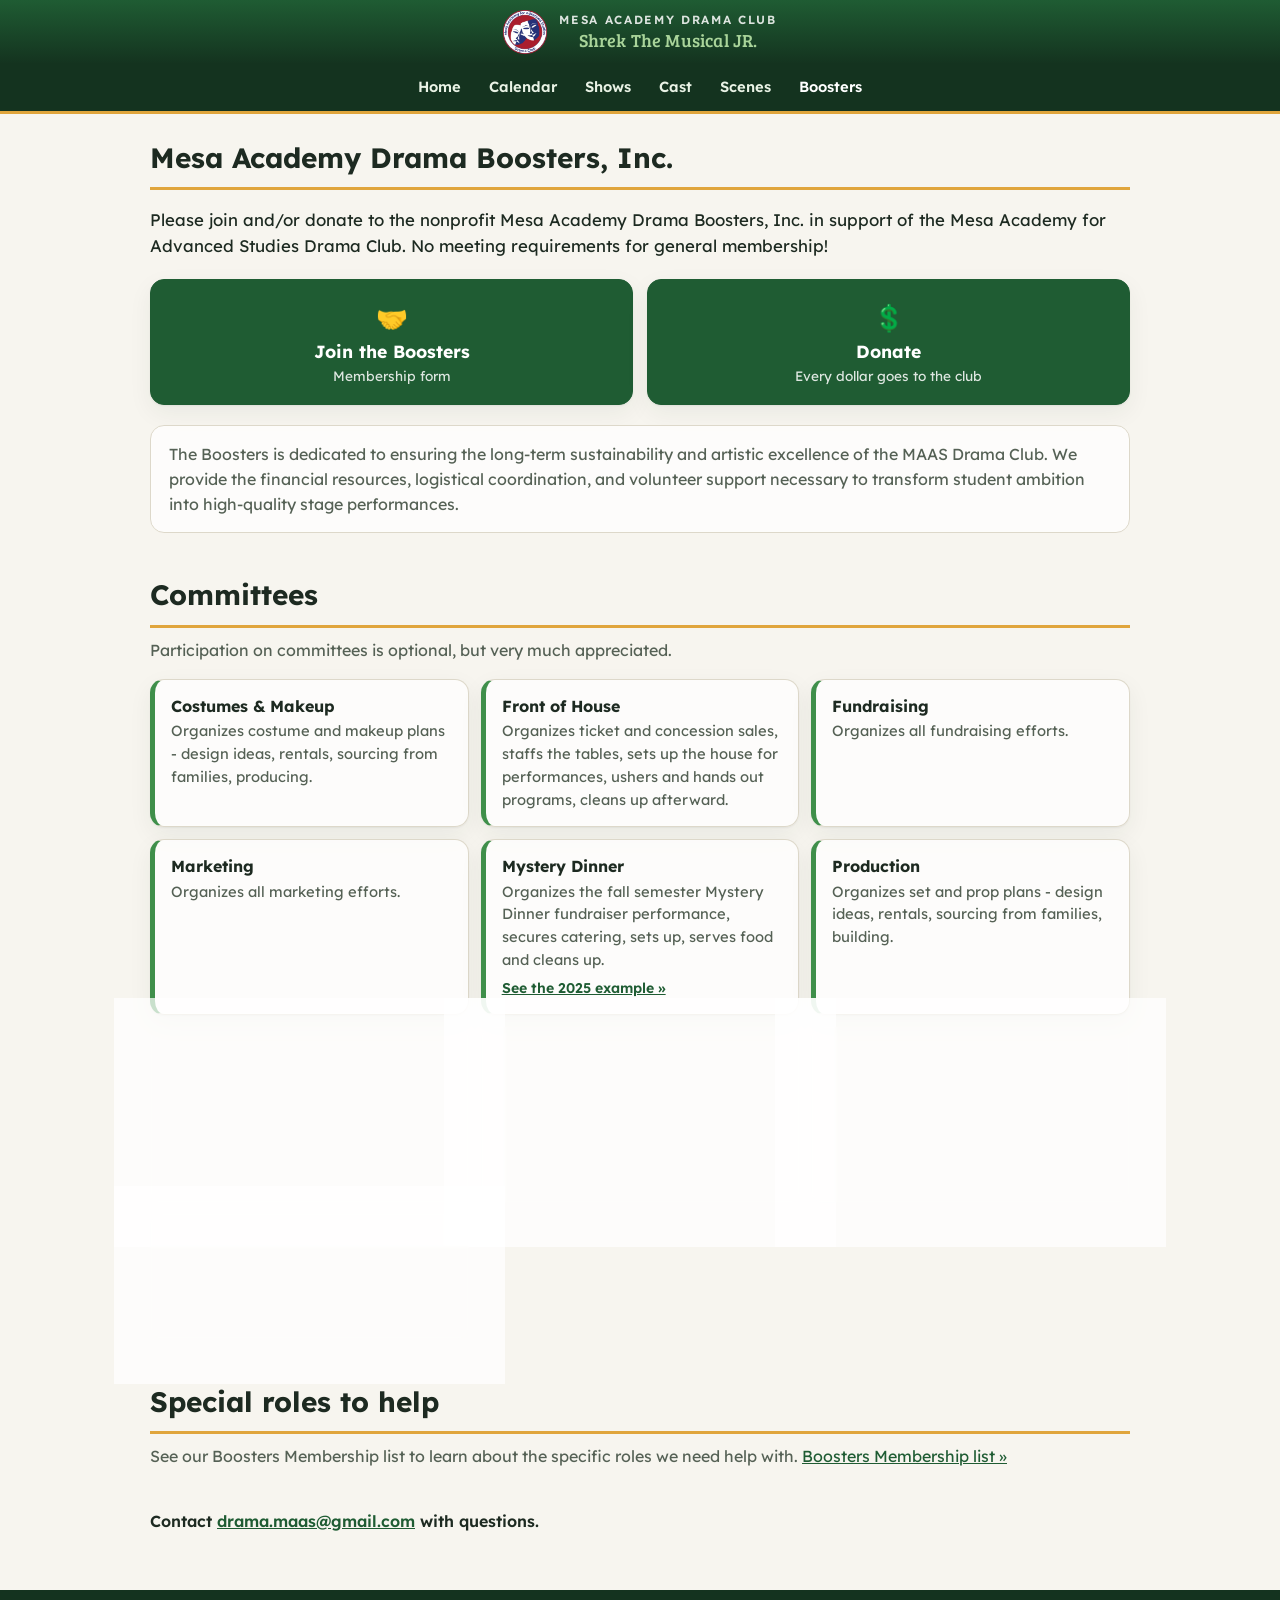
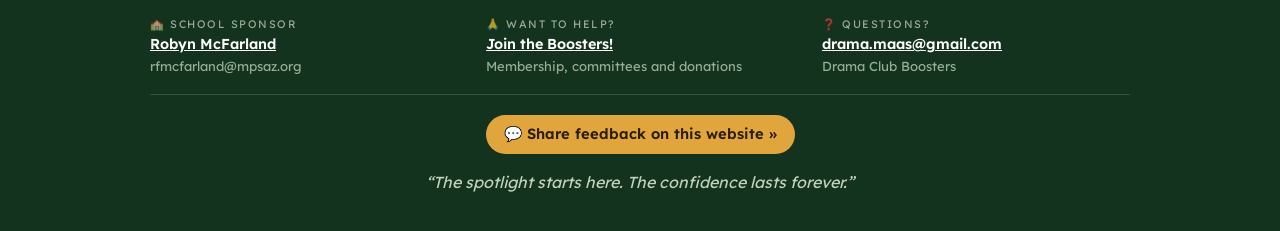
==== commit 2a56b2af: "Bring the house lights down with the curtains They start across a little sooner and take longer doin" ====
--- a/boosters.html
+++ b/boosters.html
@@ -8,8 +8,8 @@
 <link rel="icon" href="assets/img/drama-club-logo.png">
 <link rel="preconnect" href="https://fonts.googleapis.com">
 <link rel="preconnect" href="https://fonts.gstatic.com" crossorigin>
-<link href="https://fonts.googleapis.com/css2?family=Lexend:wght@400;600;700&family=Bree+Serif&display=swap" rel="stylesheet">
-<link rel="stylesheet" href="assets/css/site.css?v=73">
+<link href="https://fonts.googleapis.com/css2?family=Lexend:wght@400;600;700&family=Bree+Serif&family=Limelight&display=swap" rel="stylesheet">
+<link rel="stylesheet" href="assets/css/site.css?v=85">
 </head>
 <body>
 
@@ -49,6 +49,6 @@
   </div>
 </footer>
 
-<script src="assets/js/site.js?v=73"></script>
+<script src="assets/js/site.js?v=85"></script>
 </body>
 </html>
--- a/assets/css/site.css
+++ b/assets/css/site.css
@@ -1123,6 +1123,183 @@
 }
 a.btn-show:hover { filter: brightness(1.07); }
 
+/* ---------- Show takeover ---------- */
+/* The curtains close over the season banner and the show that is next is
+   painted on the velvet. Pull them and the season is back. Everything here is
+   dormant until data/site.json carries a "takeover" block. */
+.masthead.has-takeover { position: relative; overflow: hidden; }
+/* The banner underneath dims as the panels sweep across, so the strip still in
+   view goes down with the house lights rather than staying lit to the last. */
+.masthead.has-takeover > *:not(.curtain) {
+  transition: opacity 1.3s ease, filter 1.3s ease;
+}
+.masthead.has-takeover.is-closed > *:not(.curtain) {
+  opacity: .3; filter: brightness(.45) saturate(.65);
+}
+
+.curtain { position: absolute; inset: 0; z-index: 2; pointer-events: none; }
+.masthead.is-closed .curtain { pointer-events: auto; }
+
+.curtain-panel {
+  position: absolute; top: 0; bottom: 0; width: 51%;
+  background:
+    repeating-linear-gradient(90deg, rgba(0,0,0,.2) 0 10px, rgba(255,255,255,.045) 10px 22px, rgba(0,0,0,.2) 22px 30px),
+    linear-gradient(180deg, #8e1b2b, #4a0b16);
+  transition: transform 1.5s cubic-bezier(.45, .03, .3, 1);
+  will-change: transform;
+}
+.curtain-panel.is-left { left: 0; transform: translateX(-101%); box-shadow: 8px 0 22px rgba(0, 0, 0, .4); }
+.curtain-panel.is-right { right: 0; transform: translateX(101%); box-shadow: -8px 0 22px rgba(0, 0, 0, .4); }
+.masthead.is-closed .curtain-panel { transform: translateX(0); }
+
+/* The bill, lit from above the way the mystery page is. */
+.curtain-bill {
+  position: absolute; inset: 0; z-index: 3; pointer-events: none;
+  display: flex; flex-direction: column; align-items: center; justify-content: center;
+  text-align: center; padding: 12px 16px 22px; color: #fff;
+  background: radial-gradient(ellipse 60% 70% at 50% 0%, rgba(255, 214, 140, .28), transparent 70%);
+  opacity: 0; transition: opacity .5s ease 1.15s;
+}
+.masthead.is-closed .curtain-bill { opacity: 1; }
+.masthead.is-open .curtain-bill { opacity: 0; transition-delay: 0s; transition-duration: .25s; }
+.curtain-badge { width: 92px; height: auto; margin: 0 auto 10px; display: block; }
+.curtain-club {
+  margin: 0; font-size: .74rem; letter-spacing: .14em; text-transform: uppercase;
+  font-weight: 600; opacity: .9;
+}
+.curtain-kicker {
+  margin: 14px 0 2px;
+  font-size: .8rem; letter-spacing: .22em; text-transform: uppercase; color: #e8b64c;
+}
+.curtain-title {
+  margin: 0; font-family: "Limelight", "Bree Serif", Georgia, serif; font-weight: 400;
+  font-size: clamp(1.5rem, 5.2vw, 3rem); line-height: 1.05; color: #ffe6a3;
+  text-shadow: 0 2px 0 #9a6a12, 0 0 24px rgba(255, 200, 90, .45);
+}
+.curtain-when {
+  margin: 12px 0 0; font-size: .9rem; font-weight: 600; letter-spacing: .1em;
+  text-transform: uppercase; color: #e8b64c;
+}
+/* A cloakroom ticket: red card, a gold rule set in from the edge, the date
+   down a stub at each end, and the short edges bitten into a scallop the way a
+   raffle ticket tears off its roll. ".masthead a" would otherwise paint the
+   label white, which is why the colour is set on the element itself. */
+a.curtain-ticket {
+  position: relative; z-index: 1; margin-top: 18px; pointer-events: auto;
+  display: inline-flex; align-items: stretch; text-decoration: none;
+  background: linear-gradient(180deg, #d2283a, #a81a2a);
+  color: #ffe6a3;
+  box-shadow:
+    inset 0 0 0 3px #a81a2a, inset 0 0 0 4px #f0c45c,
+    0 7px 18px rgba(0, 0, 0, .45);
+  --scallop: 11px;
+  mask-image:
+    radial-gradient(circle 4.5px at left 50%, transparent 97%, #000 100%),
+    radial-gradient(circle 4.5px at right 50%, transparent 97%, #000 100%);
+  mask-size: 100% var(--scallop);
+  mask-repeat: repeat-y;
+  mask-composite: intersect;
+}
+a.curtain-ticket:hover { filter: brightness(1.08); }
+a.curtain-ticket:focus-visible { outline: 3px solid #ffe6a3; outline-offset: 4px; }
+.curtain-ticket-end {
+  display: flex; align-items: center; justify-content: center;
+  writing-mode: vertical-rl; text-orientation: mixed;
+  padding: 10px 7px; font-size: .62rem; font-weight: 700; letter-spacing: .14em;
+  color: #f3cf84;
+}
+.curtain-ticket-end:first-child { transform: rotate(180deg); }
+.curtain-ticket-text {
+  display: flex; align-items: center;
+  padding: 14px 20px; font-size: 1.05rem; font-weight: 700;
+  letter-spacing: .1em; text-transform: uppercase; line-height: 1;
+  color: #ffe9b4; text-shadow: 0 1px 0 rgba(0, 0, 0, .35);
+}
+
+/* The pull cord, for shutting them again. */
+.curtain-cord {
+  position: absolute; left: clamp(10px, 4vw, 42px); top: 0; z-index: 3;
+  width: 26px; height: 58%; min-height: 54px;
+  background: none; border: 0; padding: 0; cursor: pointer;
+  display: flex; flex-direction: column; align-items: center;
+  opacity: 0; pointer-events: none; transition: opacity .4s ease .35s;
+  transform-origin: 50% 0;
+}
+.masthead.is-open .curtain-cord { opacity: 1; pointer-events: auto; }
+.cord-rope {
+  flex: 1; width: 3px; border-radius: 2px;
+  background: linear-gradient(180deg, #c9972f, #8c6416);
+  box-shadow: 0 0 6px rgba(0, 0, 0, .4);
+}
+.cord-tassel {
+  width: 14px; height: 22px; border-radius: 7px 7px 5px 5px;
+  background:
+    repeating-linear-gradient(180deg, transparent 0 9px, rgba(90, 60, 10, .45) 9px 10px),
+    linear-gradient(180deg, #f0c45c, #a97c1c);
+  box-shadow: 0 2px 6px rgba(0, 0, 0, .45);
+}
+.curtain-cord:hover { animation: cord-sway .6s ease-in-out; }
+.curtain-cord:focus-visible { outline: 3px solid #ffe6a3; outline-offset: 4px; border-radius: 6px; }
+@keyframes cord-sway {
+  30% { transform: rotate(3.5deg); }
+  70% { transform: rotate(-2deg); }
+}
+.curtain-lights {
+  position: absolute; left: 0; right: 0; bottom: 8px; height: 8px; z-index: 1;
+  background: radial-gradient(circle, #ffe6a3 0 3px, transparent 4px) 0 0 / 22px 8px repeat-x;
+  opacity: 0; transition: opacity .5s ease 1.15s;
+}
+.masthead.is-closed .curtain-lights { opacity: .9; }
+.masthead.is-open .curtain-lights { opacity: 0; transition-delay: 0s; }
+
+/* The whole curtain is one button, with nothing of its own to look at. */
+.curtain-pull {
+  position: absolute; inset: 0; z-index: 2;
+  background: none; border: 0; padding: 0; cursor: pointer;
+  -webkit-appearance: none; appearance: none;
+}
+.masthead:not(.is-closed) .curtain-pull { pointer-events: none; }
+.curtain-pull:focus-visible { outline: 3px solid #ffe6a3; outline-offset: -6px; }
+
+/* The slim header has a strip to work with, not a stage: the club's own name is
+   already above it on every page, so the bill keeps only the show and the date. */
+.masthead.is-compact.has-takeover.is-closed { min-height: 84px; }
+.masthead.is-compact .curtain-bill { padding: 6px 14px 16px; gap: 1px; }
+.masthead.is-compact .curtain-badge,
+.masthead.is-compact .curtain-club,
+.masthead.is-compact .curtain-ticket { display: none; }
+.masthead.is-compact .curtain-cord { height: 70%; min-height: 40px; }
+.masthead.is-compact .cord-tassel { width: 11px; height: 16px; }
+.masthead.is-compact .curtain-kicker { margin: 0; font-size: .58rem; letter-spacing: .2em; }
+.masthead.is-compact .curtain-title { font-size: clamp(1.05rem, 3.4vw, 1.5rem); }
+.masthead.is-compact .curtain-when { margin: 2px 0 0; font-size: .6rem; letter-spacing: .08em; }
+.masthead.is-compact .curtain-lights { bottom: 5px; height: 6px; background-size: 18px 6px; }
+
+/* The menu tab for the show, ringed with bulbs. */
+.nav a.nav-show {
+  position: relative; margin: 6px 10px 6px 0; padding: 9px 20px; border-radius: 10px;
+  background: linear-gradient(180deg, #a3202f, #7d1624);
+  color: #ffe6a3; border-bottom-color: transparent;
+}
+.nav a.nav-show:hover { color: #fff; border-bottom-color: transparent; }
+.nav-show-text { position: relative; z-index: 1; }
+.nav-show-bulbs { position: absolute; inset: 0; pointer-events: none; }
+.nav-show-bulbs svg { position: absolute; inset: 0; width: 100%; height: 100%; overflow: visible; }
+.nav-show-bulbs rect {
+  x: 4px; y: 4px; width: calc(100% - 8px); height: calc(100% - 8px); rx: 7px; ry: 7px;
+  fill: none; stroke: #ffd978; stroke-width: 3.5px; stroke-linecap: round;
+  stroke-dasharray: 0 2.5;
+  animation: bulb-chase 1.1s linear infinite;
+}
+@keyframes bulb-chase { to { stroke-dashoffset: -5; } }
+
+@media (prefers-reduced-motion: reduce) {
+  .curtain-panel, .curtain-bill, .curtain-lights, .curtain-cord,
+  .masthead.has-takeover > *:not(.curtain) { transition: none; }
+  .curtain-cord:hover { animation: none; }
+  .nav-show-bulbs rect { animation: none; }
+}
+
 @media print {
   .nav, .banner, .search-row, .legend, footer.site { display: none; }
   body { background: #fff; }
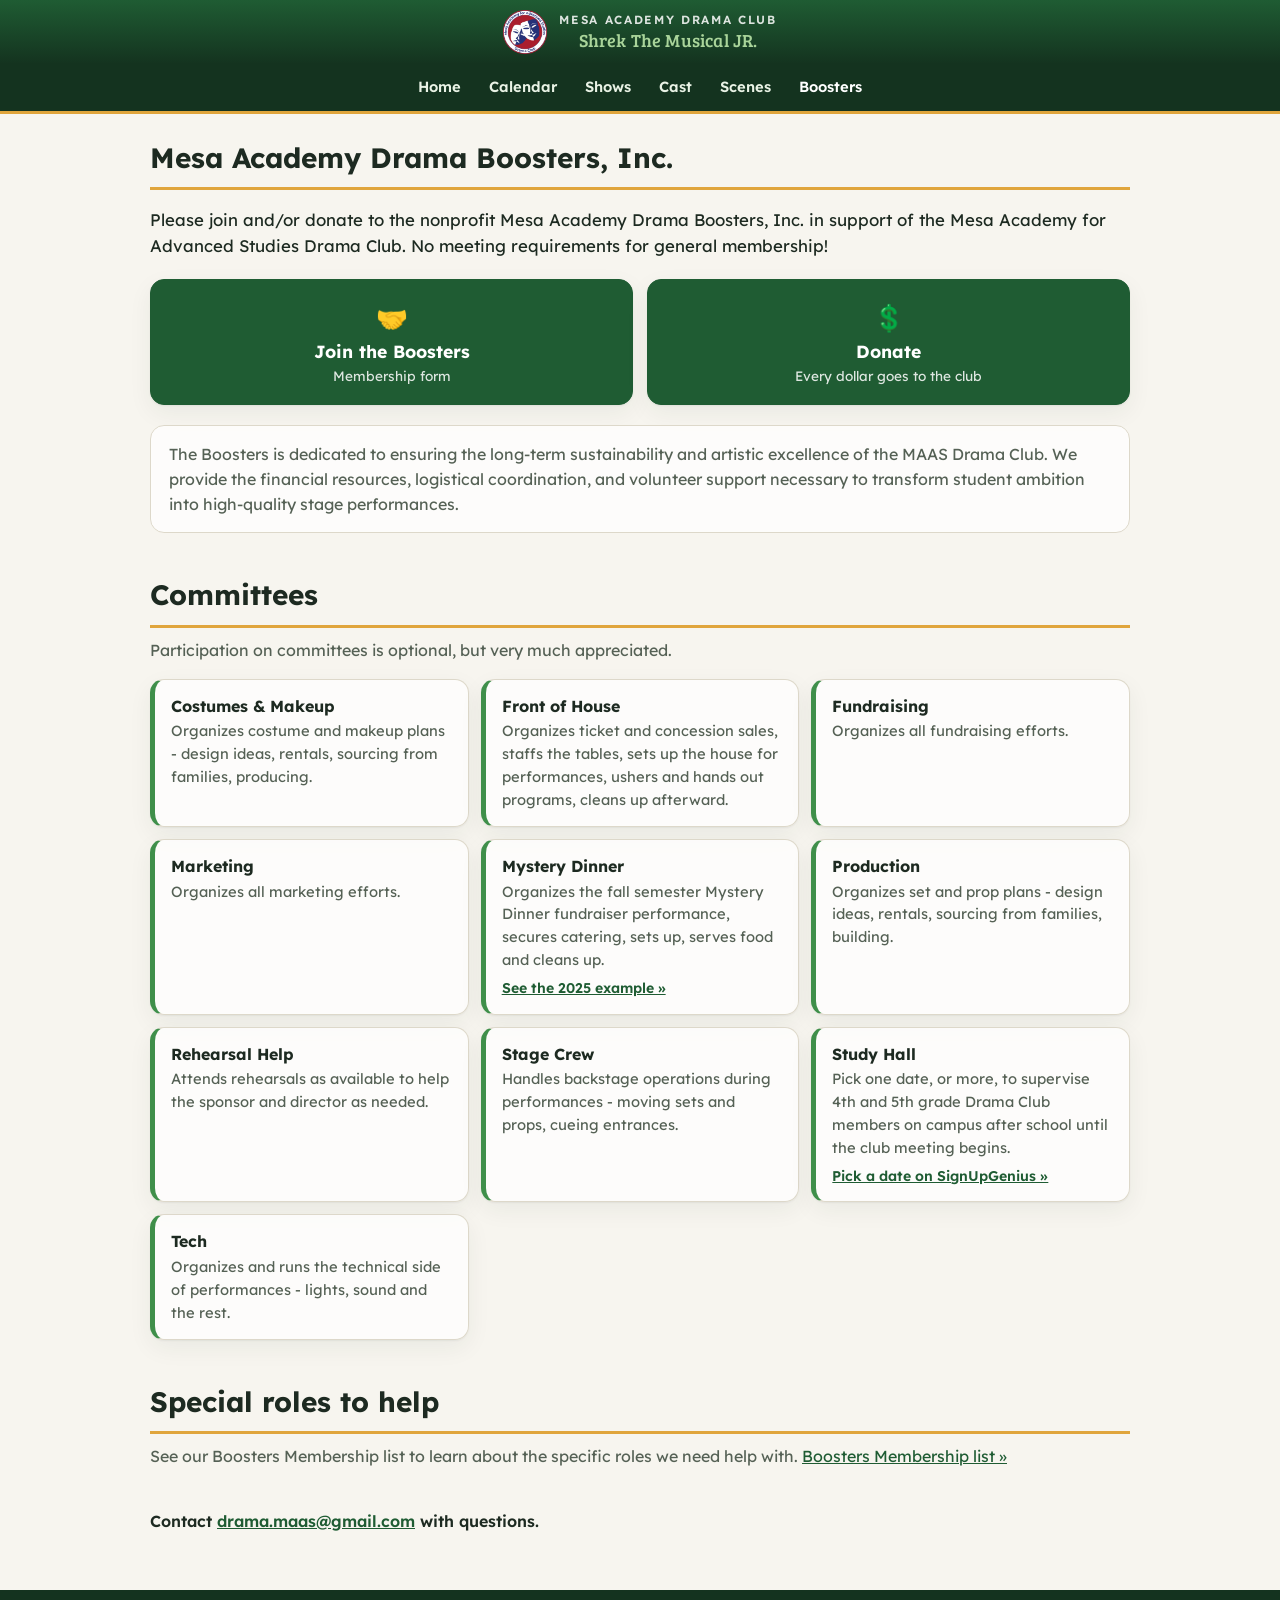
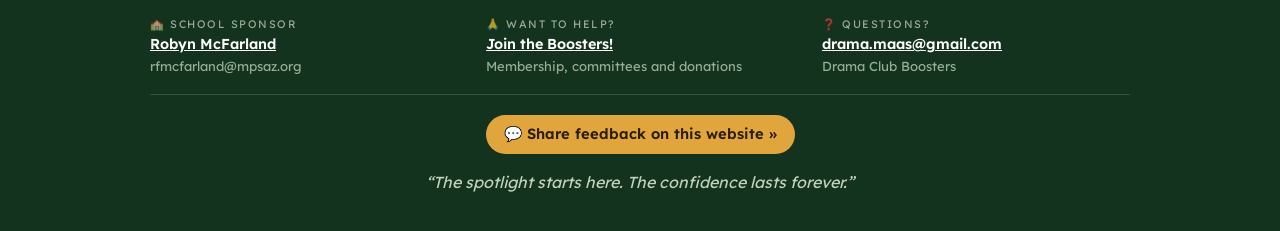
==== commit 3dd0d8e9: "Make the cord behave like a rope, not a fade It used to fade in and out on the spot. It now hangs ab" ====
--- a/boosters.html
+++ b/boosters.html
@@ -9,7 +9,7 @@
 <link rel="preconnect" href="https://fonts.googleapis.com">
 <link rel="preconnect" href="https://fonts.gstatic.com" crossorigin>
 <link href="https://fonts.googleapis.com/css2?family=Lexend:wght@400;600;700&family=Bree+Serif&family=Limelight&display=swap" rel="stylesheet">
-<link rel="stylesheet" href="assets/css/site.css?v=85">
+<link rel="stylesheet" href="assets/css/site.css?v=86">
 </head>
 <body>
 
@@ -49,6 +49,6 @@
   </div>
 </footer>
 
-<script src="assets/js/site.js?v=85"></script>
+<script src="assets/js/site.js?v=86"></script>
 </body>
 </html>
--- a/assets/css/site.css
+++ b/assets/css/site.css
@@ -1216,16 +1216,18 @@
   color: #ffe9b4; text-shadow: 0 1px 0 rgba(0, 0, 0, .35);
 }
 
-/* The pull cord, for shutting them again. */
+/* The pull cord, for shutting them again. It waits above the header until the
+   curtains are open, lowers into reach, and flies back up when it is pulled. */
 .curtain-cord {
   position: absolute; left: clamp(10px, 4vw, 42px); top: 0; z-index: 3;
   width: 26px; height: 58%; min-height: 54px;
   background: none; border: 0; padding: 0; cursor: pointer;
   display: flex; flex-direction: column; align-items: center;
-  opacity: 0; pointer-events: none; transition: opacity .4s ease .35s;
+  transform: translateY(-115%); pointer-events: none;
+  transition: transform .8s cubic-bezier(.33, 1.2, .6, 1) .5s;
   transform-origin: 50% 0;
 }
-.masthead.is-open .curtain-cord { opacity: 1; pointer-events: auto; }
+.masthead.is-open .curtain-cord { transform: translateY(0); pointer-events: auto; }
 .cord-rope {
   flex: 1; width: 3px; border-radius: 2px;
   background: linear-gradient(180deg, #c9972f, #8c6416);
@@ -1240,9 +1242,20 @@
 }
 .curtain-cord:hover { animation: cord-sway .6s ease-in-out; }
 .curtain-cord:focus-visible { outline: 3px solid #ffe6a3; outline-offset: 4px; border-radius: 6px; }
+/* Pulled: down on the tug, then up and away. */
+.curtain-cord.is-pulling {
+  animation: cord-pull .95s cubic-bezier(.4, 0, .25, 1) forwards;
+  pointer-events: none;
+}
 @keyframes cord-sway {
   30% { transform: rotate(3.5deg); }
   70% { transform: rotate(-2deg); }
+}
+@keyframes cord-pull {
+  0% { transform: translateY(0); }
+  20% { transform: translateY(20px); }
+  32% { transform: translateY(15px); }
+  100% { transform: translateY(-115%); }
 }
 .curtain-lights {
   position: absolute; left: 0; right: 0; bottom: 8px; height: 8px; z-index: 1;
@@ -1296,7 +1309,7 @@
 @media (prefers-reduced-motion: reduce) {
   .curtain-panel, .curtain-bill, .curtain-lights, .curtain-cord,
   .masthead.has-takeover > *:not(.curtain) { transition: none; }
-  .curtain-cord:hover { animation: none; }
+  .curtain-cord:hover, .curtain-cord.is-pulling { animation: none; }
   .nav-show-bulbs rect { animation: none; }
 }
 
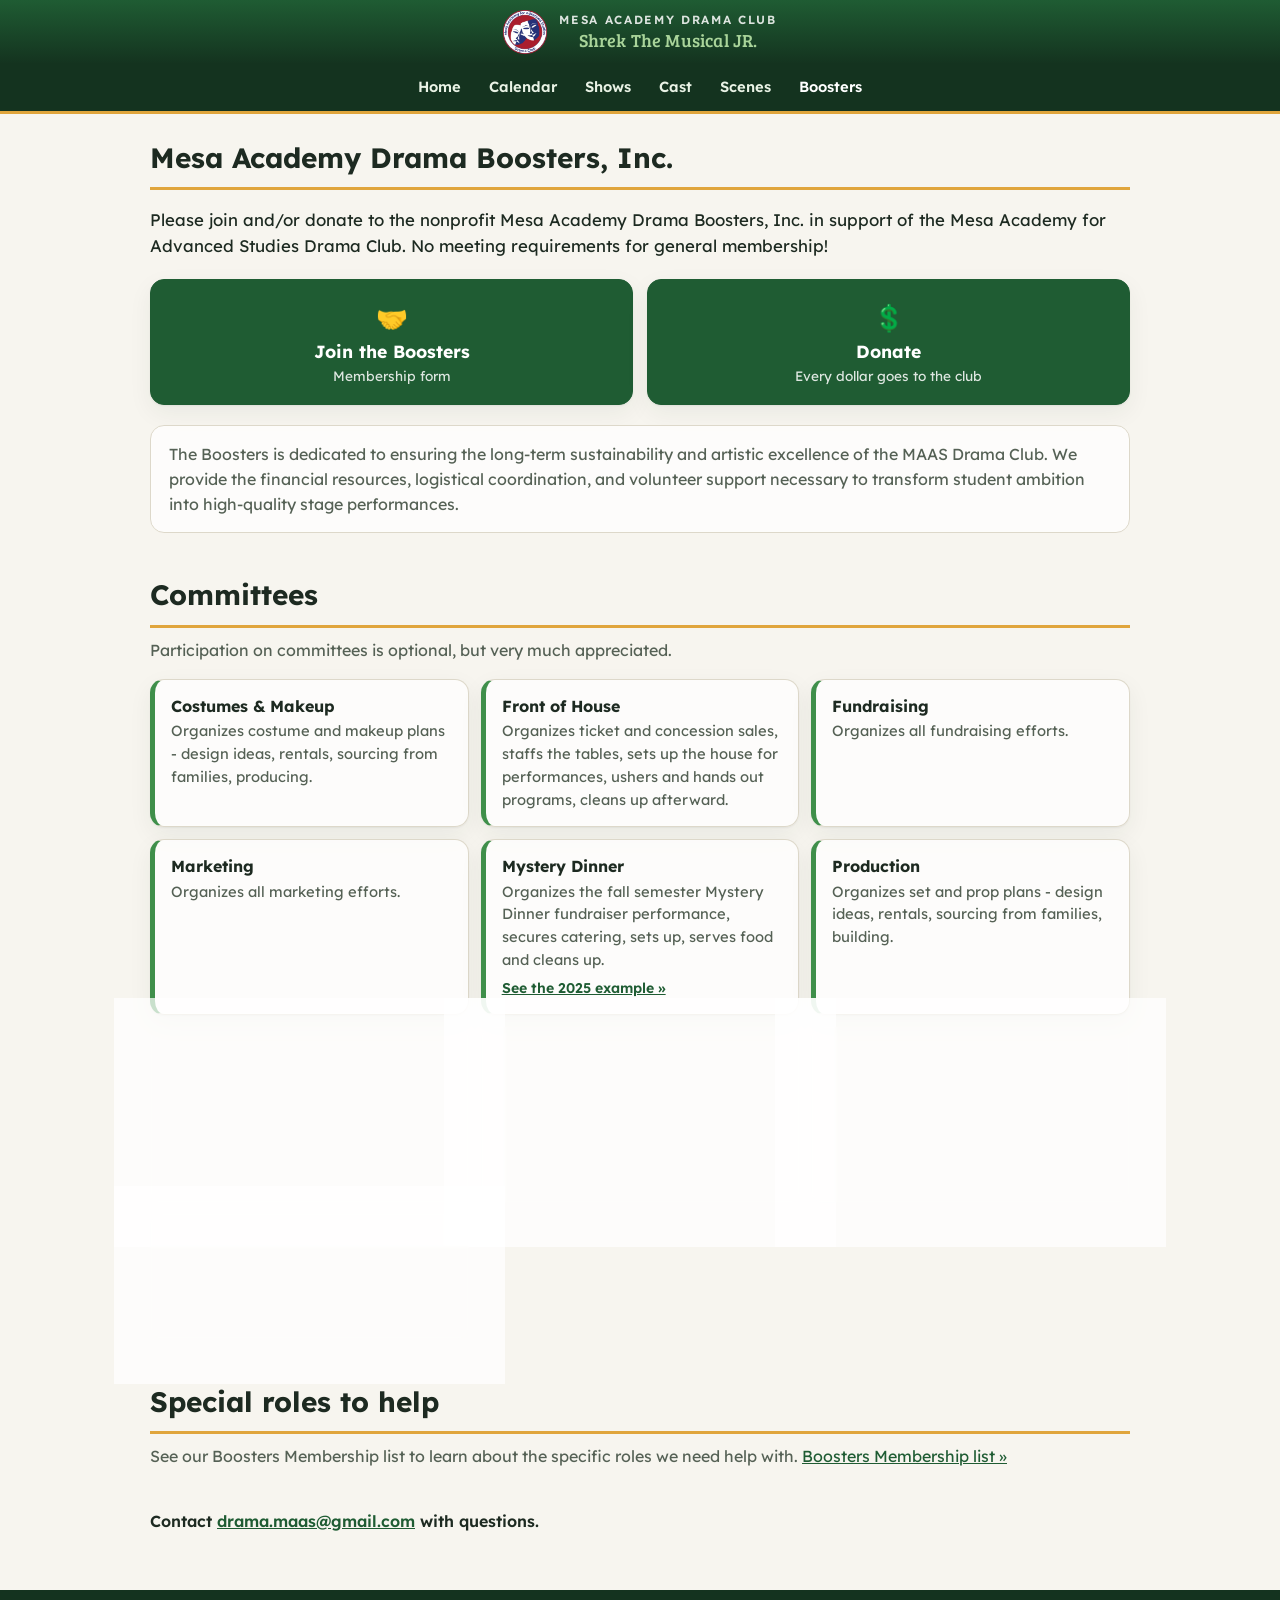
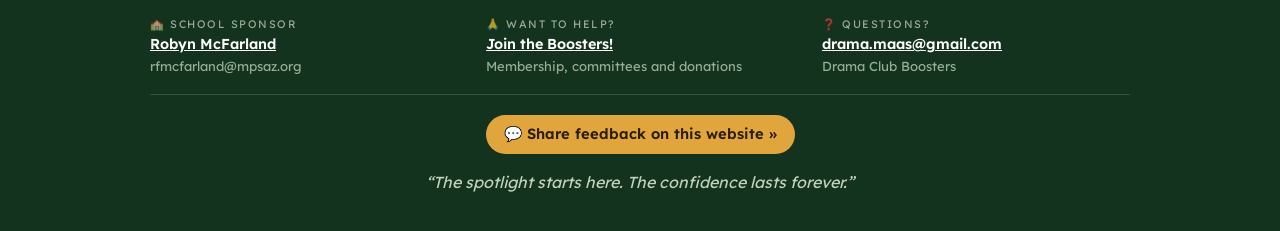
==== commit 2c643b36: "Open the curtains for good now the dinner is over Deleting the takeover block from data/site.json is" ====
--- a/boosters.html
+++ b/boosters.html
@@ -8,8 +8,8 @@
 <link rel="icon" href="assets/img/drama-club-logo.png">
 <link rel="preconnect" href="https://fonts.googleapis.com">
 <link rel="preconnect" href="https://fonts.gstatic.com" crossorigin>
-<link href="https://fonts.googleapis.com/css2?family=Lexend:wght@400;600;700&family=Bree+Serif&family=Limelight&display=swap" rel="stylesheet">
-<link rel="stylesheet" href="assets/css/site.css?v=86">
+<link href="https://fonts.googleapis.com/css2?family=Lexend:wght@400;600;700&family=Bree+Serif&display=swap" rel="stylesheet">
+<link rel="stylesheet" href="assets/css/site.css?v=88">
 </head>
 <body>
 
@@ -49,6 +49,6 @@
   </div>
 </footer>
 
-<script src="assets/js/site.js?v=86"></script>
+<script src="assets/js/site.js?v=88"></script>
 </body>
 </html>
--- a/assets/css/site.css
+++ b/assets/css/site.css
@@ -1220,7 +1220,8 @@
    curtains are open, lowers into reach, and flies back up when it is pulled. */
 .curtain-cord {
   position: absolute; left: clamp(10px, 4vw, 42px); top: 0; z-index: 3;
-  width: 26px; height: 58%; min-height: 54px;
+  --cord-h: 58%;
+  width: 26px; height: var(--cord-h); min-height: 54px;
   background: none; border: 0; padding: 0; cursor: pointer;
   display: flex; flex-direction: column; align-items: center;
   transform: translateY(-115%); pointer-events: none;
@@ -1242,19 +1243,26 @@
 }
 .curtain-cord:hover { animation: cord-sway .6s ease-in-out; }
 .curtain-cord:focus-visible { outline: 3px solid #ffe6a3; outline-offset: 4px; border-radius: 6px; }
-/* Pulled: down on the tug, then up and away. */
+/* Pulled: the rope pays out from above the frame, then the whole thing goes up.
+   The tug lengthens it rather than moving it, so its top stays off the top of
+   the header and it still reads as hanging from something. */
 .curtain-cord.is-pulling {
-  animation: cord-pull .95s cubic-bezier(.4, 0, .25, 1) forwards;
+  animation:
+    cord-tug .42s cubic-bezier(.3, 0, .2, 1),
+    cord-away .5s cubic-bezier(.5, 0, .75, .6) .42s forwards;
   pointer-events: none;
 }
 @keyframes cord-sway {
   30% { transform: rotate(3.5deg); }
   70% { transform: rotate(-2deg); }
 }
-@keyframes cord-pull {
+@keyframes cord-tug {
+  0% { height: var(--cord-h); }
+  48% { height: calc(var(--cord-h) + 24px); }
+  100% { height: var(--cord-h); }
+}
+@keyframes cord-away {
   0% { transform: translateY(0); }
-  20% { transform: translateY(20px); }
-  32% { transform: translateY(15px); }
   100% { transform: translateY(-115%); }
 }
 .curtain-lights {
@@ -1281,7 +1289,7 @@
 .masthead.is-compact .curtain-badge,
 .masthead.is-compact .curtain-club,
 .masthead.is-compact .curtain-ticket { display: none; }
-.masthead.is-compact .curtain-cord { height: 70%; min-height: 40px; }
+.masthead.is-compact .curtain-cord { --cord-h: 70%; min-height: 40px; }
 .masthead.is-compact .cord-tassel { width: 11px; height: 16px; }
 .masthead.is-compact .curtain-kicker { margin: 0; font-size: .58rem; letter-spacing: .2em; }
 .masthead.is-compact .curtain-title { font-size: clamp(1.05rem, 3.4vw, 1.5rem); }
